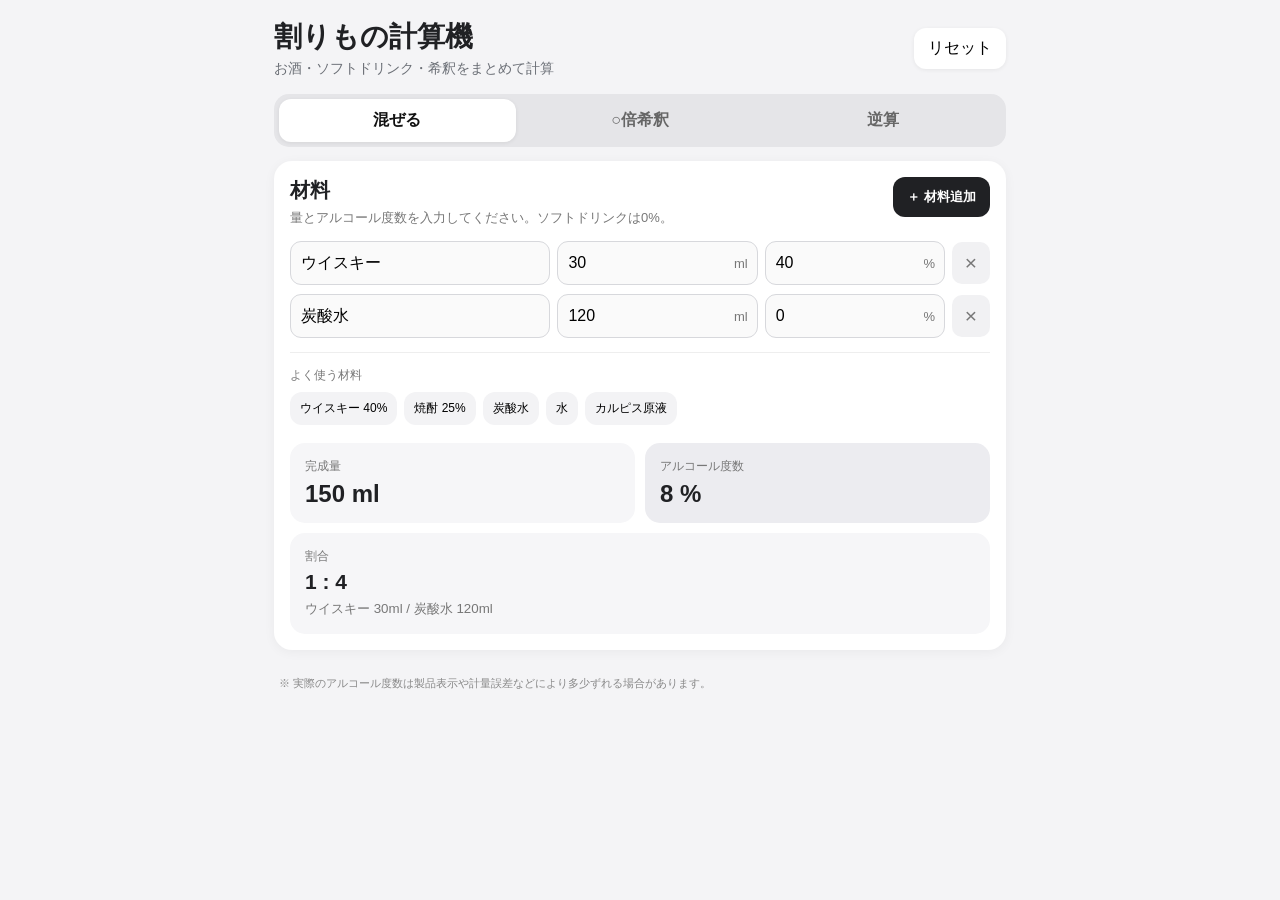
==== index.html @ bc459767 "Add files via upload" ====
<!doctype html>
<html lang="ja">
<head>
  <meta charset="utf-8" />
  <meta name="viewport" content="width=device-width, initial-scale=1, viewport-fit=cover" />
  <meta name="theme-color" content="#f4f4f6" />
  <title>割りもの計算機</title>
  <link rel="manifest" href="manifest.webmanifest">
  <link rel="stylesheet" href="style.css" />
</head>
<body>
  <main class="app">
    <header class="hero">
      <div>
        <h1>割りもの計算機</h1>
        <p>お酒・ソフトドリンク・希釈をまとめて計算</p>
      </div>
      <button id="resetBtn" class="ghost">リセット</button>
    </header>

    <section class="tabs" role="tablist">
      <button class="tab active" data-tab="mix">混ぜる</button>
      <button class="tab" data-tab="dilute">○倍希釈</button>
      <button class="tab" data-tab="reverse">逆算</button>
    </section>

    <section id="mix" class="panel active">
      <div class="section-head">
        <div>
          <h2>材料</h2>
          <p>量とアルコール度数を入力してください。ソフトドリンクは0%。</p>
        </div>
        <button id="addRowBtn" class="primary small">＋ 材料追加</button>
      </div>

      <div id="mixRows" class="rows"></div>

      <div class="quick-add">
        <span>よく使う材料</span>
        <div class="chips">
          <button data-name="ウイスキー" data-abv="40">ウイスキー 40%</button>
          <button data-name="焼酎" data-abv="25">焼酎 25%</button>
          <button data-name="炭酸水" data-abv="0">炭酸水</button>
          <button data-name="水" data-abv="0">水</button>
          <button data-name="カルピス原液" data-abv="0">カルピス原液</button>
        </div>
      </div>

      <div class="result-grid">
        <div class="result-card">
          <span>完成量</span>
          <strong id="mixTotal">0 ml</strong>
        </div>
        <div class="result-card accent">
          <span>アルコール度数</span>
          <strong id="mixAbv">0 %</strong>
        </div>
      </div>

      <div class="ratio-card">
        <span>割合</span>
        <strong id="mixRatio">—</strong>
        <small id="mixBreakdown">材料を入力すると表示されます</small>
      </div>
    </section>

    <section id="dilute" class="panel">
      <h2>○倍希釈</h2>
      <p class="muted">例：カルピス5倍なら、原液1に対して水・炭酸水4です。</p>

      <div class="form-grid">
        <label>
          完成量
          <div class="input-unit"><input id="diluteTotal" type="number" inputmode="decimal" min="0" step="1" value="500"><span>ml</span></div>
        </label>
        <label>
          希釈倍率
          <div class="input-unit"><input id="diluteFactor" type="number" inputmode="decimal" min="1" step="0.1" value="5"><span>倍</span></div>
        </label>
      </div>

      <div class="result-grid">
        <div class="result-card">
          <span>原液</span>
          <strong id="diluteBase">100 ml</strong>
        </div>
        <div class="result-card">
          <span>水・炭酸水など</span>
          <strong id="diluteMixer">400 ml</strong>
        </div>
      </div>
      <div class="ratio-card">
        <span>割合</span>
        <strong id="diluteRatio">1 : 4</strong>
      </div>
    </section>

    <section id="reverse" class="panel">
      <h2>完成後の濃度から逆算</h2>
      <p class="muted">例：40%のウイスキーで500ml・5%のハイボールを作る。</p>

      <div class="form-grid">
        <label>
          お酒の度数
          <div class="input-unit"><input id="reverseSourceAbv" type="number" inputmode="decimal" min="0" max="100" step="0.1" value="40"><span>%</span></div>
        </label>
        <label>
          目標の度数
          <div class="input-unit"><input id="reverseTargetAbv" type="number" inputmode="decimal" min="0" max="100" step="0.1" value="5"><span>%</span></div>
        </label>
        <label class="wide">
          完成量
          <div class="input-unit"><input id="reverseTotal" type="number" inputmode="decimal" min="0" step="1" value="500"><span>ml</span></div>
        </label>
      </div>

      <div id="reverseWarning" class="warning hidden"></div>

      <div class="result-grid">
        <div class="result-card accent">
          <span>お酒</span>
          <strong id="reverseSpirit">62.5 ml</strong>
        </div>
        <div class="result-card">
          <span>割り材</span>
          <strong id="reverseMixer">437.5 ml</strong>
        </div>
      </div>
      <div class="ratio-card">
        <span>割合</span>
        <strong id="reverseRatio">1 : 7</strong>
        <small>割り材はアルコール0%として計算</small>
      </div>
    </section>

    <footer>
      <p>※ 実際のアルコール度数は製品表示や計量誤差などにより多少ずれる場合があります。</p>
    </footer>
  </main>

  <template id="rowTemplate">
    <div class="mix-row">
      <input class="name" type="text" placeholder="材料名">
      <div class="input-unit">
        <input class="amount" type="number" inputmode="decimal" min="0" step="1" placeholder="量">
        <span>ml</span>
      </div>
      <div class="input-unit">
        <input class="abv" type="number" inputmode="decimal" min="0" max="100" step="0.1" placeholder="度数">
        <span>%</span>
      </div>
      <button class="delete" title="削除">×</button>
    </div>
  </template>

  <script src="app.js"></script>
</body>
</html>
---- style.css ----
*{box-sizing:border-box}
:root{
  font-family:-apple-system,BlinkMacSystemFont,"Segoe UI","Hiragino Sans","Yu Gothic UI",Meiryo,sans-serif;
  color:#202124;background:#f4f4f6;
}
body{margin:0;background:#f4f4f6}
button,input{font:inherit}
button{cursor:pointer}
.app{max-width:760px;margin:0 auto;padding:18px 14px 40px}
.hero{display:flex;align-items:center;justify-content:space-between;gap:12px;margin-bottom:16px}
.hero h1{font-size:28px;margin:0 0 4px}
.hero p{margin:0;color:#6b6f76;font-size:14px}
.ghost,.primary,.chips button,.tab{border:0;border-radius:12px}
.ghost{background:#fff;padding:10px 14px;box-shadow:0 1px 4px #00000010}
.tabs{display:grid;grid-template-columns:repeat(3,1fr);gap:6px;background:#e5e5e8;padding:5px;border-radius:15px;margin-bottom:14px}
.tab{padding:11px 8px;background:transparent;font-weight:700;color:#666}
.tab.active{background:#fff;color:#111;box-shadow:0 1px 4px #00000012}
.panel{display:none;background:#fff;border-radius:18px;padding:16px;box-shadow:0 2px 12px #0000000c}
.panel.active{display:block}
.panel h2{font-size:20px;margin:0 0 5px}
.muted,.section-head p{color:#777;font-size:13px;margin:0}
.section-head{display:flex;justify-content:space-between;gap:10px;align-items:flex-start;margin-bottom:14px}
.primary{background:#202124;color:#fff;padding:11px 14px;font-weight:700}
.primary.small{font-size:13px;white-space:nowrap}
.rows{display:grid;gap:9px}
.mix-row{display:grid;grid-template-columns:minmax(100px,1.3fr) minmax(92px,1fr) minmax(85px,.9fr) 38px;gap:7px;align-items:center}
input{width:100%;border:1px solid #d7d8dc;background:#fafafa;border-radius:11px;padding:12px 10px;outline:none}
input:focus{border-color:#8b8f98;background:#fff;box-shadow:0 0 0 3px #0000000a}
.input-unit{position:relative}
.input-unit input{padding-right:38px}
.input-unit span{position:absolute;right:10px;top:50%;transform:translateY(-50%);color:#777;font-size:13px;pointer-events:none}
.delete{border:0;background:#f1f1f3;border-radius:10px;height:42px;font-size:21px;color:#777}
.quick-add{margin-top:14px;padding-top:14px;border-top:1px solid #eee}
.quick-add>span{display:block;font-size:12px;color:#777;margin-bottom:8px}
.chips{display:flex;gap:7px;flex-wrap:wrap}
.chips button{background:#f3f3f5;padding:8px 10px;font-size:12px}
.result-grid{display:grid;grid-template-columns:1fr 1fr;gap:10px;margin-top:18px}
.result-card,.ratio-card{background:#f6f6f8;border-radius:15px;padding:15px}
.result-card span,.ratio-card span{display:block;color:#777;font-size:12px;margin-bottom:5px}
.result-card strong{font-size:24px}
.result-card.accent{background:#ececf0}
.ratio-card{margin-top:10px}
.ratio-card strong{display:block;font-size:21px}
.ratio-card small{display:block;color:#777;margin-top:5px;line-height:1.5}
.form-grid{display:grid;grid-template-columns:1fr 1fr;gap:12px;margin-top:16px}
.form-grid label{font-size:13px;font-weight:700}
.form-grid .input-unit{margin-top:6px}
.form-grid .wide{grid-column:1/-1}
.warning{background:#fff3cd;border:1px solid #ffe69c;color:#664d03;padding:11px;border-radius:10px;margin-top:12px;font-size:13px}
.hidden{display:none}
footer{font-size:11px;color:#888;line-height:1.6;padding:14px 5px}
@media(max-width:520px){
  .app{padding:12px 10px 30px}
  .hero h1{font-size:24px}
  .panel{padding:13px}
  .section-head{display:block}
  .section-head .primary{margin-top:10px;width:100%}
  .mix-row{grid-template-columns:1fr 1fr 38px}
  .mix-row .name{grid-column:1/-1}
  .result-card strong{font-size:21px}
}
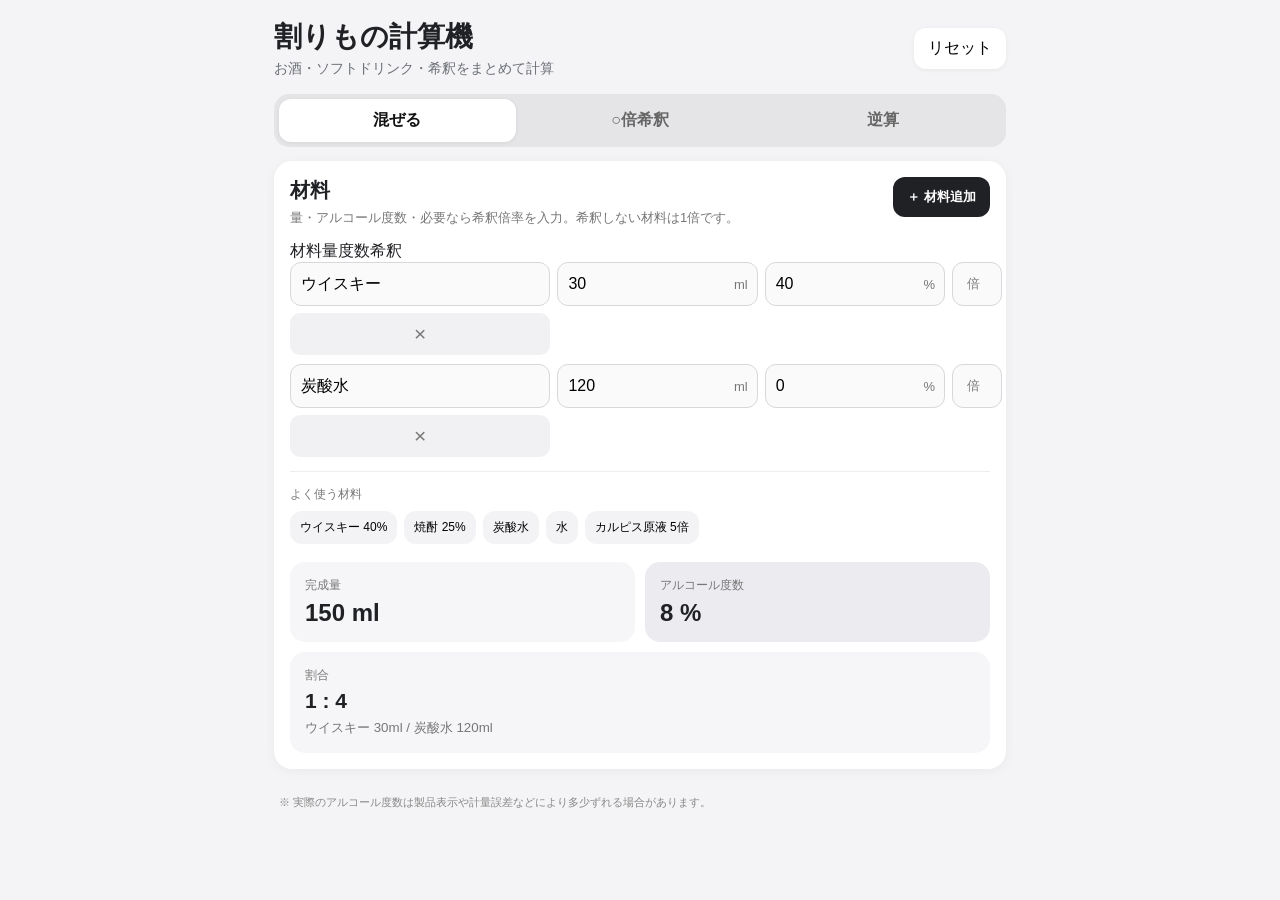
==== commit 79eb2140: "Add dilution support to mixed drink calculator" ====
--- a/index.html
+++ b/index.html
@@ -28,23 +28,28 @@
       <div class="section-head">
         <div>
           <h2>材料</h2>
-          <p>量とアルコール度数を入力してください。ソフトドリンクは0%。</p>
+          <p>量・アルコール度数・必要なら希釈倍率を入力。希釈しない材料は1倍です。</p>
         </div>
         <button id="addRowBtn" class="primary small">＋ 材料追加</button>
       </div>
 
+      <div class="mix-head">
+        <span>材料</span><span>量</span><span>度数</span><span>希釈</span><span></span>
+      </div>
       <div id="mixRows" class="rows"></div>
 
       <div class="quick-add">
         <span>よく使う材料</span>
         <div class="chips">
-          <button data-name="ウイスキー" data-abv="40">ウイスキー 40%</button>
-          <button data-name="焼酎" data-abv="25">焼酎 25%</button>
-          <button data-name="炭酸水" data-abv="0">炭酸水</button>
-          <button data-name="水" data-abv="0">水</button>
-          <button data-name="カルピス原液" data-abv="0">カルピス原液</button>
+          <button data-name="ウイスキー" data-abv="40" data-dilution="1">ウイスキー 40%</button>
+          <button data-name="焼酎" data-abv="25" data-dilution="1">焼酎 25%</button>
+          <button data-name="炭酸水" data-abv="0" data-dilution="1">炭酸水</button>
+          <button data-name="水" data-abv="0" data-dilution="1">水</button>
+          <button data-name="カルピス原液" data-abv="0" data-dilution="5">カルピス原液 5倍</button>
         </div>
       </div>
+
+      <div id="dilutionGuide" class="guide hidden"></div>
 
       <div class="result-grid">
         <div class="result-card">
@@ -66,7 +71,7 @@
 
     <section id="dilute" class="panel">
       <h2>○倍希釈</h2>
-      <p class="muted">例：カルピス5倍なら、原液1に対して水・炭酸水4です。</p>
+      <p class="muted">例：カルピス5倍なら、原液1に対して水・炭酸水など4です。</p>
 
       <div class="form-grid">
         <label>
@@ -149,6 +154,10 @@
         <input class="abv" type="number" inputmode="decimal" min="0" max="100" step="0.1" placeholder="度数">
         <span>%</span>
       </div>
+      <div class="input-unit dilution-unit">
+        <input class="dilution" type="number" inputmode="decimal" min="1" step="0.1" value="1" placeholder="1">
+        <span>倍</span>
+      </div>
       <button class="delete" title="削除">×</button>
     </div>
   </template>
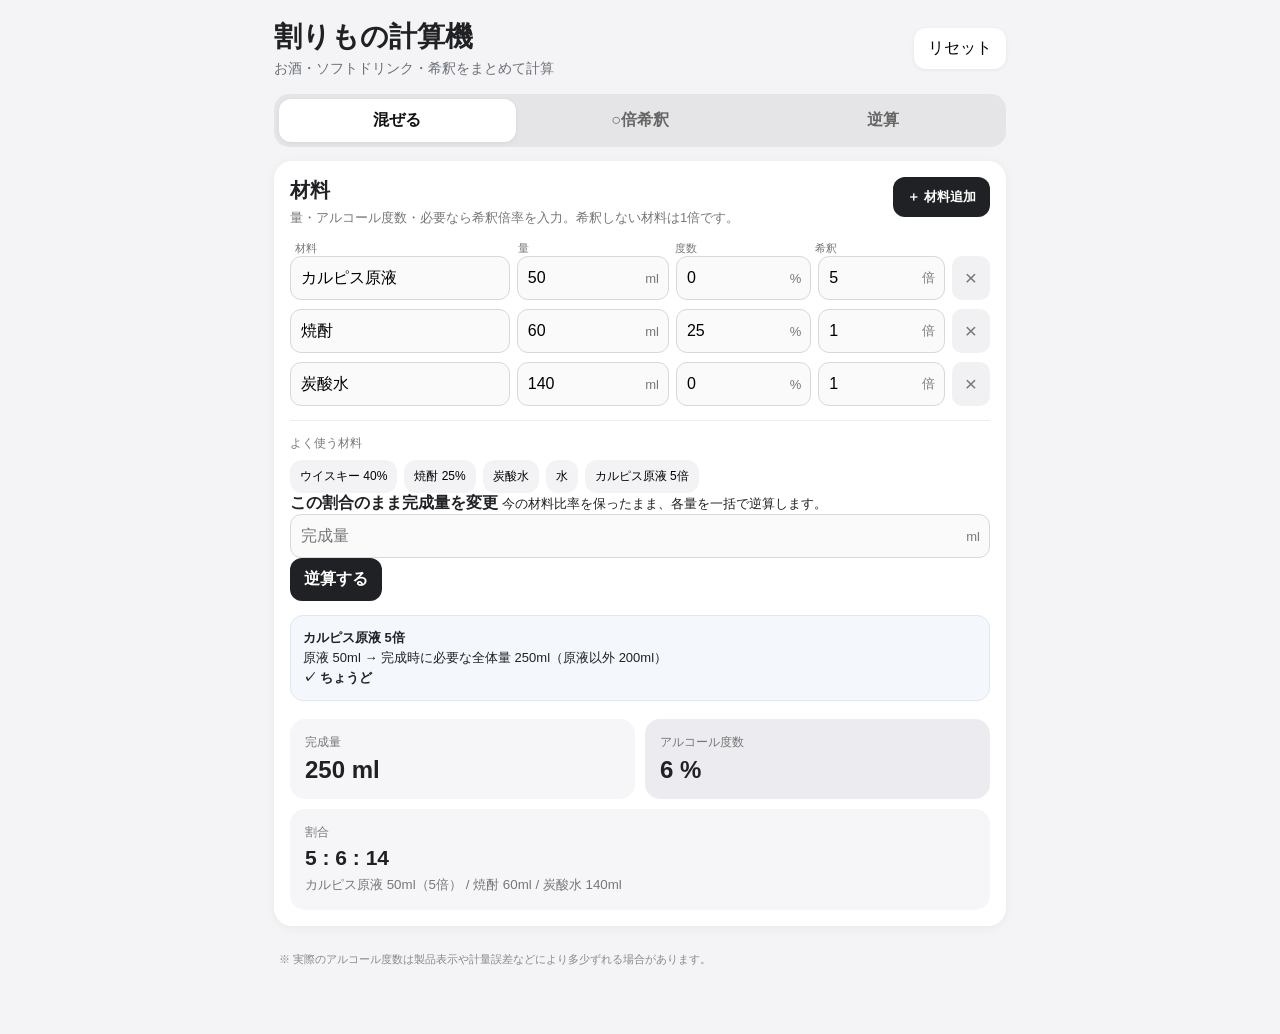
==== commit ce9ab090: "Add target total scaling to mix mode" ====
--- a/index.html
+++ b/index.html
@@ -47,6 +47,18 @@
           <button data-name="水" data-abv="0" data-dilution="1">水</button>
           <button data-name="カルピス原液" data-abv="0" data-dilution="5">カルピス原液 5倍</button>
         </div>
+      </div>
+
+      <div class="scale-box">
+        <div>
+          <strong>この割合のまま完成量を変更</strong>
+          <small>今の材料比率を保ったまま、各量を一括で逆算します。</small>
+        </div>
+        <div class="scale-controls">
+          <div class="input-unit"><input id="mixTargetTotal" type="number" inputmode="decimal" min="0" step="1" placeholder="完成量"><span>ml</span></div>
+          <button id="scaleMixBtn" class="primary">逆算する</button>
+        </div>
+        <div id="scaleWarning" class="warning hidden"></div>
       </div>
 
       <div id="dilutionGuide" class="guide hidden"></div>
--- a/style.css
+++ b/style.css
@@ -1,61 +1,18 @@
 *{box-sizing:border-box}
-:root{
-  font-family:-apple-system,BlinkMacSystemFont,"Segoe UI","Hiragino Sans","Yu Gothic UI",Meiryo,sans-serif;
-  color:#202124;background:#f4f4f6;
-}
+:root{font-family:-apple-system,BlinkMacSystemFont,"Segoe UI","Hiragino Sans","Yu Gothic UI",Meiryo,sans-serif;color:#202124;background:#f4f4f6}
 body{margin:0;background:#f4f4f6}
-button,input{font:inherit}
-button{cursor:pointer}
+button,input{font:inherit} button{cursor:pointer}
 .app{max-width:760px;margin:0 auto;padding:18px 14px 40px}
-.hero{display:flex;align-items:center;justify-content:space-between;gap:12px;margin-bottom:16px}
-.hero h1{font-size:28px;margin:0 0 4px}
-.hero p{margin:0;color:#6b6f76;font-size:14px}
-.ghost,.primary,.chips button,.tab{border:0;border-radius:12px}
-.ghost{background:#fff;padding:10px 14px;box-shadow:0 1px 4px #00000010}
-.tabs{display:grid;grid-template-columns:repeat(3,1fr);gap:6px;background:#e5e5e8;padding:5px;border-radius:15px;margin-bottom:14px}
-.tab{padding:11px 8px;background:transparent;font-weight:700;color:#666}
-.tab.active{background:#fff;color:#111;box-shadow:0 1px 4px #00000012}
-.panel{display:none;background:#fff;border-radius:18px;padding:16px;box-shadow:0 2px 12px #0000000c}
-.panel.active{display:block}
-.panel h2{font-size:20px;margin:0 0 5px}
-.muted,.section-head p{color:#777;font-size:13px;margin:0}
-.section-head{display:flex;justify-content:space-between;gap:10px;align-items:flex-start;margin-bottom:14px}
-.primary{background:#202124;color:#fff;padding:11px 14px;font-weight:700}
-.primary.small{font-size:13px;white-space:nowrap}
-.rows{display:grid;gap:9px}
-.mix-row{display:grid;grid-template-columns:minmax(100px,1.3fr) minmax(92px,1fr) minmax(85px,.9fr) 38px;gap:7px;align-items:center}
-input{width:100%;border:1px solid #d7d8dc;background:#fafafa;border-radius:11px;padding:12px 10px;outline:none}
-input:focus{border-color:#8b8f98;background:#fff;box-shadow:0 0 0 3px #0000000a}
-.input-unit{position:relative}
-.input-unit input{padding-right:38px}
-.input-unit span{position:absolute;right:10px;top:50%;transform:translateY(-50%);color:#777;font-size:13px;pointer-events:none}
-.delete{border:0;background:#f1f1f3;border-radius:10px;height:42px;font-size:21px;color:#777}
-.quick-add{margin-top:14px;padding-top:14px;border-top:1px solid #eee}
-.quick-add>span{display:block;font-size:12px;color:#777;margin-bottom:8px}
-.chips{display:flex;gap:7px;flex-wrap:wrap}
-.chips button{background:#f3f3f5;padding:8px 10px;font-size:12px}
-.result-grid{display:grid;grid-template-columns:1fr 1fr;gap:10px;margin-top:18px}
-.result-card,.ratio-card{background:#f6f6f8;border-radius:15px;padding:15px}
-.result-card span,.ratio-card span{display:block;color:#777;font-size:12px;margin-bottom:5px}
-.result-card strong{font-size:24px}
-.result-card.accent{background:#ececf0}
-.ratio-card{margin-top:10px}
-.ratio-card strong{display:block;font-size:21px}
-.ratio-card small{display:block;color:#777;margin-top:5px;line-height:1.5}
-.form-grid{display:grid;grid-template-columns:1fr 1fr;gap:12px;margin-top:16px}
-.form-grid label{font-size:13px;font-weight:700}
-.form-grid .input-unit{margin-top:6px}
-.form-grid .wide{grid-column:1/-1}
-.warning{background:#fff3cd;border:1px solid #ffe69c;color:#664d03;padding:11px;border-radius:10px;margin-top:12px;font-size:13px}
-.hidden{display:none}
-footer{font-size:11px;color:#888;line-height:1.6;padding:14px 5px}
-@media(max-width:520px){
-  .app{padding:12px 10px 30px}
-  .hero h1{font-size:24px}
-  .panel{padding:13px}
-  .section-head{display:block}
-  .section-head .primary{margin-top:10px;width:100%}
-  .mix-row{grid-template-columns:1fr 1fr 38px}
-  .mix-row .name{grid-column:1/-1}
-  .result-card strong{font-size:21px}
-}
+.hero{display:flex;align-items:center;justify-content:space-between;gap:12px;margin-bottom:16px}.hero h1{font-size:28px;margin:0 0 4px}.hero p{margin:0;color:#6b6f76;font-size:14px}
+.ghost,.primary,.chips button,.tab{border:0;border-radius:12px}.ghost{background:#fff;padding:10px 14px;box-shadow:0 1px 4px #00000010}
+.tabs{display:grid;grid-template-columns:repeat(3,1fr);gap:6px;background:#e5e5e8;padding:5px;border-radius:15px;margin-bottom:14px}.tab{padding:11px 8px;background:transparent;font-weight:700;color:#666}.tab.active{background:#fff;color:#111;box-shadow:0 1px 4px #00000012}
+.panel{display:none;background:#fff;border-radius:18px;padding:16px;box-shadow:0 2px 12px #0000000c}.panel.active{display:block}.panel h2{font-size:20px;margin:0 0 5px}.muted,.section-head p{color:#777;font-size:13px;margin:0}
+.section-head{display:flex;justify-content:space-between;gap:10px;align-items:flex-start;margin-bottom:14px}.primary{background:#202124;color:#fff;padding:11px 14px;font-weight:700}.primary.small{font-size:13px;white-space:nowrap}
+.rows{display:grid;gap:9px}.mix-head,.mix-row{display:grid;grid-template-columns:minmax(110px,1.3fr) minmax(80px,.9fr) minmax(75px,.8fr) minmax(72px,.75fr) 38px;gap:7px;align-items:center}.mix-head{font-size:11px;color:#777;padding:0 5px}
+input{width:100%;border:1px solid #d7d8dc;background:#fafafa;border-radius:11px;padding:12px 10px;outline:none;font-size:16px}input:focus{border-color:#8b8f98;background:#fff;box-shadow:0 0 0 3px #0000000a}
+.input-unit{position:relative}.input-unit input{padding-right:38px}.input-unit span{position:absolute;right:10px;top:50%;transform:translateY(-50%);color:#777;font-size:13px;pointer-events:none}.dilution-unit input{padding-right:30px}
+.delete{border:0;background:#f1f1f3;border-radius:10px;height:44px;font-size:21px;color:#777}.quick-add{margin-top:14px;padding-top:14px;border-top:1px solid #eee}.quick-add>span{display:block;font-size:12px;color:#777;margin-bottom:8px}.chips{display:flex;gap:7px;flex-wrap:wrap}.chips button{background:#f3f3f5;padding:8px 10px;font-size:12px}
+.guide{margin-top:14px;background:#f4f7fb;border:1px solid #dfe7f2;border-radius:13px;padding:12px;font-size:13px;line-height:1.55}.guide div+div{border-top:1px solid #dfe7f2;margin-top:9px;padding-top:9px}
+.result-grid{display:grid;grid-template-columns:1fr 1fr;gap:10px;margin-top:18px}.result-card,.ratio-card{background:#f6f6f8;border-radius:15px;padding:15px}.result-card span,.ratio-card span{display:block;color:#777;font-size:12px;margin-bottom:5px}.result-card strong{font-size:24px}.result-card.accent{background:#ececf0}.ratio-card{margin-top:10px}.ratio-card strong{display:block;font-size:21px}.ratio-card small{display:block;color:#777;margin-top:5px;line-height:1.5}
+.form-grid{display:grid;grid-template-columns:1fr 1fr;gap:12px;margin-top:16px}.form-grid label{font-size:13px;font-weight:700}.form-grid .input-unit{margin-top:6px}.form-grid .wide{grid-column:1/-1}.warning{background:#fff3cd;border:1px solid #ffe69c;color:#664d03;padding:11px;border-radius:10px;margin-top:12px;font-size:13px}.hidden{display:none}footer{font-size:11px;color:#888;line-height:1.6;padding:14px 5px}
+@media(max-width:520px){.app{padding:12px 10px 30px}.hero h1{font-size:24px}.panel{padding:13px}.section-head{display:block}.section-head .primary{margin-top:10px;width:100%}.mix-head{display:none}.mix-row{grid-template-columns:minmax(0,1fr) minmax(0,1fr) 38px}.mix-row .name{grid-column:1/-1}.mix-row .amount{grid-column:auto}.mix-row .dilution-unit{grid-column:1/2}.mix-row .delete{grid-column:3;grid-row:2/4;height:100%;min-height:44px}.result-card strong{font-size:21px}}
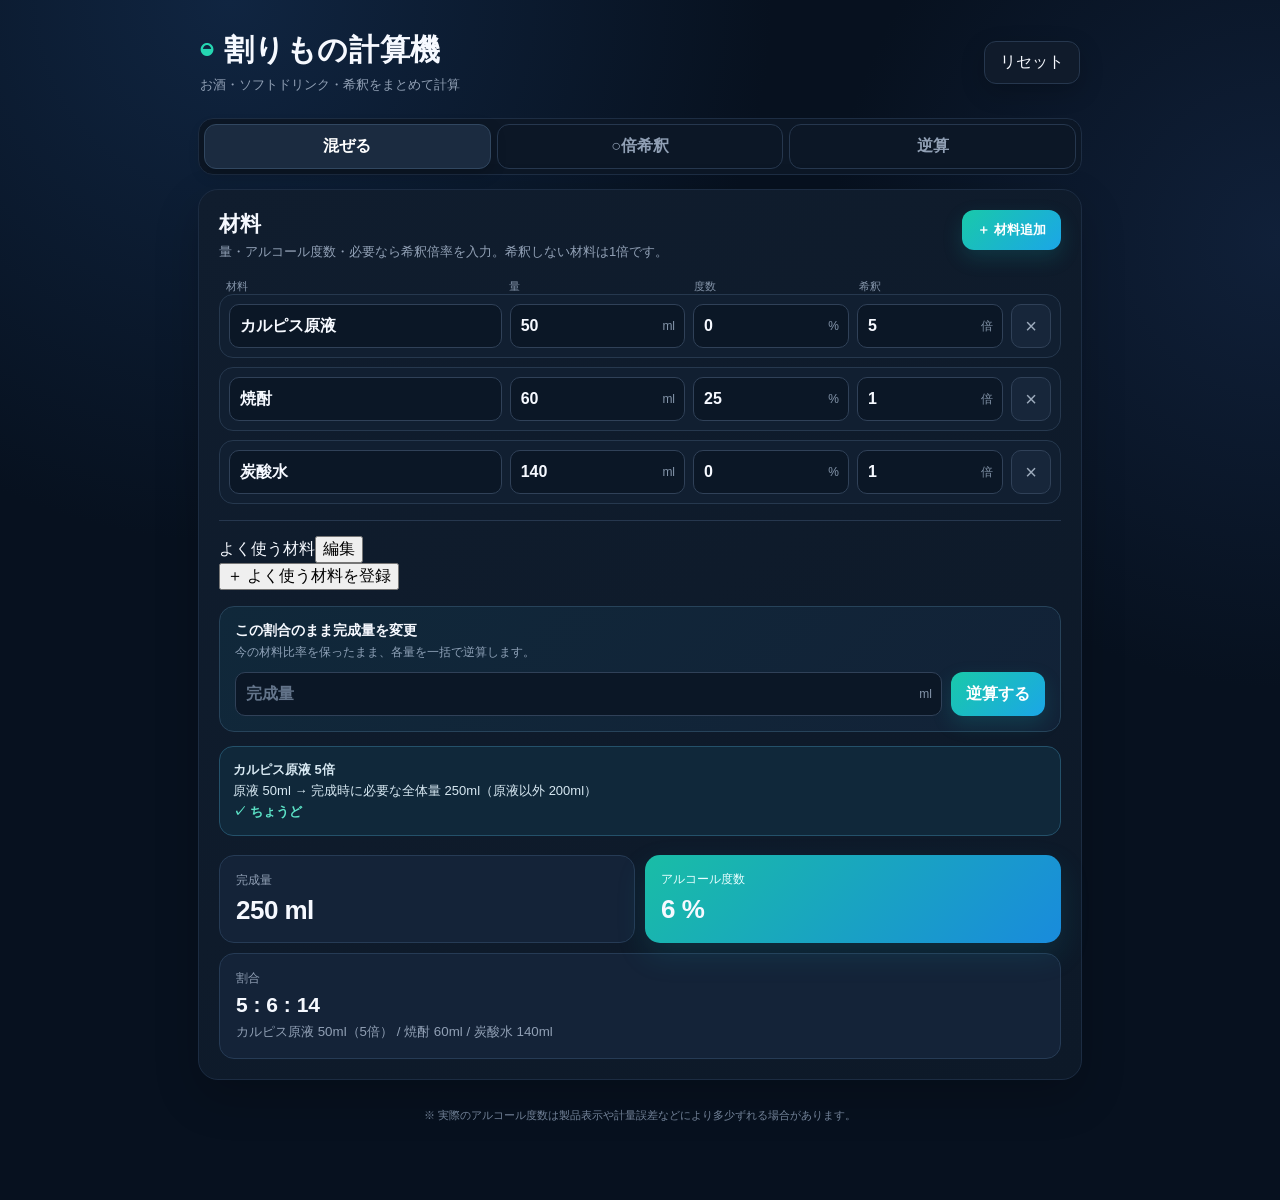
==== commit 55ba77bb: "Add favorite ingredient manager" ====
--- a/index.html
+++ b/index.html
@@ -3,7 +3,7 @@
 <head>
   <meta charset="utf-8" />
   <meta name="viewport" content="width=device-width, initial-scale=1, viewport-fit=cover" />
-  <meta name="theme-color" content="#f4f4f6" />
+  <meta name="theme-color" content="#07111f" />
   <title>割りもの計算機</title>
   <link rel="manifest" href="manifest.webmanifest">
   <link rel="stylesheet" href="style.css" />
@@ -11,10 +11,7 @@
 <body>
   <main class="app">
     <header class="hero">
-      <div>
-        <h1>割りもの計算機</h1>
-        <p>お酒・ソフトドリンク・希釈をまとめて計算</p>
-      </div>
+      <div><h1>割りもの計算機</h1><p>お酒・ソフトドリンク・希釈をまとめて計算</p></div>
       <button id="resetBtn" class="ghost">リセット</button>
     </header>
 
@@ -25,155 +22,63 @@
     </section>
 
     <section id="mix" class="panel active">
-      <div class="section-head">
-        <div>
-          <h2>材料</h2>
-          <p>量・アルコール度数・必要なら希釈倍率を入力。希釈しない材料は1倍です。</p>
-        </div>
-        <button id="addRowBtn" class="primary small">＋ 材料追加</button>
-      </div>
-
-      <div class="mix-head">
-        <span>材料</span><span>量</span><span>度数</span><span>希釈</span><span></span>
-      </div>
+      <div class="section-head"><div><h2>材料</h2><p>量・アルコール度数・必要なら希釈倍率を入力。希釈しない材料は1倍です。</p></div><button id="addRowBtn" class="primary small">＋ 材料追加</button></div>
+      <div class="mix-head"><span>材料</span><span>量</span><span>度数</span><span>希釈</span><span></span></div>
       <div id="mixRows" class="rows"></div>
 
       <div class="quick-add">
-        <span>よく使う材料</span>
-        <div class="chips">
-          <button data-name="ウイスキー" data-abv="40" data-dilution="1">ウイスキー 40%</button>
-          <button data-name="焼酎" data-abv="25" data-dilution="1">焼酎 25%</button>
-          <button data-name="炭酸水" data-abv="0" data-dilution="1">炭酸水</button>
-          <button data-name="水" data-abv="0" data-dilution="1">水</button>
-          <button data-name="カルピス原液" data-abv="0" data-dilution="5">カルピス原液 5倍</button>
-        </div>
+        <div class="quick-title"><span>よく使う材料</span><button id="manageFavoritesBtn" class="mini-btn">編集</button></div>
+        <div id="favoriteChips" class="chips"></div>
+        <button id="addFavoriteBtn" class="favorite-add">＋ よく使う材料を登録</button>
       </div>
 
-      <div class="scale-box">
-        <div>
-          <strong>この割合のまま完成量を変更</strong>
-          <small>今の材料比率を保ったまま、各量を一括で逆算します。</small>
-        </div>
-        <div class="scale-controls">
-          <div class="input-unit"><input id="mixTargetTotal" type="number" inputmode="decimal" min="0" step="1" placeholder="完成量"><span>ml</span></div>
-          <button id="scaleMixBtn" class="primary">逆算する</button>
-        </div>
-        <div id="scaleWarning" class="warning hidden"></div>
-      </div>
-
+      <div class="scale-box"><div><strong>この割合のまま完成量を変更</strong><small>今の材料比率を保ったまま、各量を一括で逆算します。</small></div><div class="scale-controls"><div class="input-unit"><input id="mixTargetTotal" type="number" inputmode="decimal" min="0" step="1" placeholder="完成量"><span>ml</span></div><button id="scaleMixBtn" class="primary">逆算する</button></div><div id="scaleWarning" class="warning hidden"></div></div>
       <div id="dilutionGuide" class="guide hidden"></div>
-
-      <div class="result-grid">
-        <div class="result-card">
-          <span>完成量</span>
-          <strong id="mixTotal">0 ml</strong>
-        </div>
-        <div class="result-card accent">
-          <span>アルコール度数</span>
-          <strong id="mixAbv">0 %</strong>
-        </div>
-      </div>
-
-      <div class="ratio-card">
-        <span>割合</span>
-        <strong id="mixRatio">—</strong>
-        <small id="mixBreakdown">材料を入力すると表示されます</small>
-      </div>
+      <div class="result-grid"><div class="result-card"><span>完成量</span><strong id="mixTotal">0 ml</strong></div><div class="result-card accent"><span>アルコール度数</span><strong id="mixAbv">0 %</strong></div></div>
+      <div class="ratio-card"><span>割合</span><strong id="mixRatio">—</strong><small id="mixBreakdown">材料を入力すると表示されます</small></div>
     </section>
 
     <section id="dilute" class="panel">
-      <h2>○倍希釈</h2>
-      <p class="muted">例：カルピス5倍なら、原液1に対して水・炭酸水など4です。</p>
-
-      <div class="form-grid">
-        <label>
-          完成量
-          <div class="input-unit"><input id="diluteTotal" type="number" inputmode="decimal" min="0" step="1" value="500"><span>ml</span></div>
-        </label>
-        <label>
-          希釈倍率
-          <div class="input-unit"><input id="diluteFactor" type="number" inputmode="decimal" min="1" step="0.1" value="5"><span>倍</span></div>
-        </label>
-      </div>
-
-      <div class="result-grid">
-        <div class="result-card">
-          <span>原液</span>
-          <strong id="diluteBase">100 ml</strong>
-        </div>
-        <div class="result-card">
-          <span>水・炭酸水など</span>
-          <strong id="diluteMixer">400 ml</strong>
-        </div>
-      </div>
-      <div class="ratio-card">
-        <span>割合</span>
-        <strong id="diluteRatio">1 : 4</strong>
-      </div>
+      <h2>○倍希釈</h2><p class="muted">例：カルピス5倍なら、原液1に対して水・炭酸水など4です。</p>
+      <div class="form-grid"><label>完成量<div class="input-unit"><input id="diluteTotal" type="number" inputmode="decimal" min="0" step="1" value="500"><span>ml</span></div></label><label>希釈倍率<div class="input-unit"><input id="diluteFactor" type="number" inputmode="decimal" min="1" step="0.1" value="5"><span>倍</span></div></label></div>
+      <div class="result-grid"><div class="result-card"><span>原液</span><strong id="diluteBase">100 ml</strong></div><div class="result-card"><span>水・炭酸水など</span><strong id="diluteMixer">400 ml</strong></div></div>
+      <div class="ratio-card"><span>割合</span><strong id="diluteRatio">1 : 4</strong></div>
     </section>
 
     <section id="reverse" class="panel">
-      <h2>完成後の濃度から逆算</h2>
-      <p class="muted">例：40%のウイスキーで500ml・5%のハイボールを作る。</p>
-
-      <div class="form-grid">
-        <label>
-          お酒の度数
-          <div class="input-unit"><input id="reverseSourceAbv" type="number" inputmode="decimal" min="0" max="100" step="0.1" value="40"><span>%</span></div>
-        </label>
-        <label>
-          目標の度数
-          <div class="input-unit"><input id="reverseTargetAbv" type="number" inputmode="decimal" min="0" max="100" step="0.1" value="5"><span>%</span></div>
-        </label>
-        <label class="wide">
-          完成量
-          <div class="input-unit"><input id="reverseTotal" type="number" inputmode="decimal" min="0" step="1" value="500"><span>ml</span></div>
-        </label>
-      </div>
-
+      <h2>完成後の濃度から逆算</h2><p class="muted">例：40%のウイスキーで500ml・5%のハイボールを作る。</p>
+      <div class="form-grid"><label>お酒の度数<div class="input-unit"><input id="reverseSourceAbv" type="number" inputmode="decimal" min="0" max="100" step="0.1" value="40"><span>%</span></div></label><label>目標の度数<div class="input-unit"><input id="reverseTargetAbv" type="number" inputmode="decimal" min="0" max="100" step="0.1" value="5"><span>%</span></div></label><label class="wide">完成量<div class="input-unit"><input id="reverseTotal" type="number" inputmode="decimal" min="0" step="1" value="500"><span>ml</span></div></label></div>
       <div id="reverseWarning" class="warning hidden"></div>
-
-      <div class="result-grid">
-        <div class="result-card accent">
-          <span>お酒</span>
-          <strong id="reverseSpirit">62.5 ml</strong>
-        </div>
-        <div class="result-card">
-          <span>割り材</span>
-          <strong id="reverseMixer">437.5 ml</strong>
-        </div>
-      </div>
-      <div class="ratio-card">
-        <span>割合</span>
-        <strong id="reverseRatio">1 : 7</strong>
-        <small>割り材はアルコール0%として計算</small>
-      </div>
+      <div class="result-grid"><div class="result-card accent"><span>お酒</span><strong id="reverseSpirit">62.5 ml</strong></div><div class="result-card"><span>割り材</span><strong id="reverseMixer">437.5 ml</strong></div></div>
+      <div class="ratio-card"><span>割合</span><strong id="reverseRatio">1 : 7</strong><small>割り材はアルコール0%として計算</small></div>
     </section>
 
-    <footer>
-      <p>※ 実際のアルコール度数は製品表示や計量誤差などにより多少ずれる場合があります。</p>
-    </footer>
+    <footer><p>※ 実際のアルコール度数は製品表示や計量誤差などにより多少ずれる場合があります。</p></footer>
   </main>
 
-  <template id="rowTemplate">
-    <div class="mix-row">
-      <input class="name" type="text" placeholder="材料名">
-      <div class="input-unit">
-        <input class="amount" type="number" inputmode="decimal" min="0" step="1" placeholder="量">
-        <span>ml</span>
+  <div id="favoriteModal" class="modal hidden" aria-hidden="true">
+    <div class="modal-card">
+      <div class="modal-head"><div><h3 id="favoriteModalTitle">よく使う材料を登録</h3><p>この端末に保存されます。</p></div><button id="closeFavoriteModal" class="icon-btn">×</button></div>
+      <div class="favorite-form">
+        <label>材料名<input id="favoriteName" type="text" placeholder="例：いいちこ"></label>
+        <label>アルコール度数<div class="input-unit"><input id="favoriteAbv" type="number" inputmode="decimal" min="0" max="100" step="0.1" value="0"><span>%</span></div></label>
+        <label>希釈倍率<div class="input-unit"><input id="favoriteDilution" type="number" inputmode="decimal" min="1" step="0.1" value="1"><span>倍</span></div></label>
       </div>
-      <div class="input-unit">
-        <input class="abv" type="number" inputmode="decimal" min="0" max="100" step="0.1" placeholder="度数">
-        <span>%</span>
-      </div>
-      <div class="input-unit dilution-unit">
-        <input class="dilution" type="number" inputmode="decimal" min="1" step="0.1" value="1" placeholder="1">
-        <span>倍</span>
-      </div>
-      <button class="delete" title="削除">×</button>
+      <input id="favoriteEditIndex" type="hidden" value="">
+      <div id="favoriteFormWarning" class="warning hidden"></div>
+      <button id="saveFavoriteBtn" class="primary full">保存</button>
     </div>
-  </template>
+  </div>
 
+  <div id="favoriteManager" class="modal hidden" aria-hidden="true">
+    <div class="modal-card manager-card">
+      <div class="modal-head"><div><h3>よく使う材料を編集</h3><p>登録内容はこの端末だけに保存されます。</p></div><button id="closeFavoriteManager" class="icon-btn">×</button></div>
+      <div id="favoriteManagerList" class="favorite-manager-list"></div>
+      <button id="managerAddBtn" class="favorite-add">＋ 新しく登録</button>
+    </div>
+  </div>
+
+  <template id="rowTemplate"><div class="mix-row"><input class="name" type="text" placeholder="材料名"><div class="input-unit"><input class="amount" type="number" inputmode="decimal" min="0" step="1" placeholder="量"><span>ml</span></div><div class="input-unit"><input class="abv" type="number" inputmode="decimal" min="0" max="100" step="0.1" placeholder="度数"><span>%</span></div><div class="input-unit dilution-unit"><input class="dilution" type="number" inputmode="decimal" min="1" step="0.1" value="1" placeholder="1"><span>倍</span></div><button class="delete" title="削除">×</button></div></template>
   <script src="app.js"></script>
 </body>
 </html>
--- a/style.css
+++ b/style.css
@@ -1,18 +1,13 @@
 *{box-sizing:border-box}
-:root{font-family:-apple-system,BlinkMacSystemFont,"Segoe UI","Hiragino Sans","Yu Gothic UI",Meiryo,sans-serif;color:#202124;background:#f4f4f6}
-body{margin:0;background:#f4f4f6}
-button,input{font:inherit} button{cursor:pointer}
-.app{max-width:760px;margin:0 auto;padding:18px 14px 40px}
-.hero{display:flex;align-items:center;justify-content:space-between;gap:12px;margin-bottom:16px}.hero h1{font-size:28px;margin:0 0 4px}.hero p{margin:0;color:#6b6f76;font-size:14px}
-.ghost,.primary,.chips button,.tab{border:0;border-radius:12px}.ghost{background:#fff;padding:10px 14px;box-shadow:0 1px 4px #00000010}
-.tabs{display:grid;grid-template-columns:repeat(3,1fr);gap:6px;background:#e5e5e8;padding:5px;border-radius:15px;margin-bottom:14px}.tab{padding:11px 8px;background:transparent;font-weight:700;color:#666}.tab.active{background:#fff;color:#111;box-shadow:0 1px 4px #00000012}
-.panel{display:none;background:#fff;border-radius:18px;padding:16px;box-shadow:0 2px 12px #0000000c}.panel.active{display:block}.panel h2{font-size:20px;margin:0 0 5px}.muted,.section-head p{color:#777;font-size:13px;margin:0}
-.section-head{display:flex;justify-content:space-between;gap:10px;align-items:flex-start;margin-bottom:14px}.primary{background:#202124;color:#fff;padding:11px 14px;font-weight:700}.primary.small{font-size:13px;white-space:nowrap}
-.rows{display:grid;gap:9px}.mix-head,.mix-row{display:grid;grid-template-columns:minmax(110px,1.3fr) minmax(80px,.9fr) minmax(75px,.8fr) minmax(72px,.75fr) 38px;gap:7px;align-items:center}.mix-head{font-size:11px;color:#777;padding:0 5px}
-input{width:100%;border:1px solid #d7d8dc;background:#fafafa;border-radius:11px;padding:12px 10px;outline:none;font-size:16px}input:focus{border-color:#8b8f98;background:#fff;box-shadow:0 0 0 3px #0000000a}
-.input-unit{position:relative}.input-unit input{padding-right:38px}.input-unit span{position:absolute;right:10px;top:50%;transform:translateY(-50%);color:#777;font-size:13px;pointer-events:none}.dilution-unit input{padding-right:30px}
-.delete{border:0;background:#f1f1f3;border-radius:10px;height:44px;font-size:21px;color:#777}.quick-add{margin-top:14px;padding-top:14px;border-top:1px solid #eee}.quick-add>span{display:block;font-size:12px;color:#777;margin-bottom:8px}.chips{display:flex;gap:7px;flex-wrap:wrap}.chips button{background:#f3f3f5;padding:8px 10px;font-size:12px}
-.guide{margin-top:14px;background:#f4f7fb;border:1px solid #dfe7f2;border-radius:13px;padding:12px;font-size:13px;line-height:1.55}.guide div+div{border-top:1px solid #dfe7f2;margin-top:9px;padding-top:9px}
-.result-grid{display:grid;grid-template-columns:1fr 1fr;gap:10px;margin-top:18px}.result-card,.ratio-card{background:#f6f6f8;border-radius:15px;padding:15px}.result-card span,.ratio-card span{display:block;color:#777;font-size:12px;margin-bottom:5px}.result-card strong{font-size:24px}.result-card.accent{background:#ececf0}.ratio-card{margin-top:10px}.ratio-card strong{display:block;font-size:21px}.ratio-card small{display:block;color:#777;margin-top:5px;line-height:1.5}
-.form-grid{display:grid;grid-template-columns:1fr 1fr;gap:12px;margin-top:16px}.form-grid label{font-size:13px;font-weight:700}.form-grid .input-unit{margin-top:6px}.form-grid .wide{grid-column:1/-1}.warning{background:#fff3cd;border:1px solid #ffe69c;color:#664d03;padding:11px;border-radius:10px;margin-top:12px;font-size:13px}.hidden{display:none}footer{font-size:11px;color:#888;line-height:1.6;padding:14px 5px}
-@media(max-width:520px){.app{padding:12px 10px 30px}.hero h1{font-size:24px}.panel{padding:13px}.section-head{display:block}.section-head .primary{margin-top:10px;width:100%}.mix-head{display:none}.mix-row{grid-template-columns:minmax(0,1fr) minmax(0,1fr) 38px}.mix-row .name{grid-column:1/-1}.mix-row .amount{grid-column:auto}.mix-row .dilution-unit{grid-column:1/2}.mix-row .delete{grid-column:3;grid-row:2/4;height:100%;min-height:44px}.result-card strong{font-size:21px}}
+:root{font-family:-apple-system,BlinkMacSystemFont,"Segoe UI","Hiragino Sans","Yu Gothic UI",Meiryo,sans-serif;color:#edf5ff;background:#07111f;--bg:#07111f;--panel:#101d2e;--panel2:#142338;--line:#26374e;--muted:#91a0b5;--mint:#25d6b2;--cyan:#29a9f3;--text:#f6f9ff}
+body{margin:0;min-height:100vh;background:radial-gradient(circle at 18% 0%,#102541 0,transparent 34%),radial-gradient(circle at 100% 20%,#102039 0,transparent 28%),var(--bg);color:var(--text)}
+button,input{font:inherit}button{cursor:pointer}.app{max-width:920px;margin:0 auto;padding:26px 18px 48px}.hero{display:flex;align-items:center;justify-content:space-between;gap:14px;margin-bottom:20px;padding:4px 2px}.hero h1{font-size:30px;letter-spacing:.02em;margin:0 0 5px}.hero h1:before{content:"◒";display:inline-grid;place-items:center;margin-right:10px;color:var(--mint);font-size:26px}.hero p{margin:0;color:var(--muted);font-size:13px}
+.ghost,.primary,.chips button,.tab{border:1px solid var(--line);border-radius:12px;color:var(--text)}.ghost{background:#101b2b;padding:10px 15px;box-shadow:0 8px 24px #0003}.ghost:hover{border-color:#52677f}.tabs{display:grid;grid-template-columns:repeat(3,1fr);gap:6px;background:#0c1726;padding:5px;border:1px solid #1d2d43;border-radius:15px;margin-bottom:14px}.tab{padding:11px 8px;background:transparent;font-weight:700;color:#91a0b5}.tab.active{background:#1b2b40;color:#fff;border-color:#314760;box-shadow:0 5px 16px #0003}
+.panel{display:none;background:linear-gradient(145deg,#101d2e,#0d1928);border:1px solid #1c2c42;border-radius:20px;padding:20px;box-shadow:0 18px 45px #0003}.panel.active{display:block}.panel h2{font-size:21px;margin:0 0 5px}.muted,.section-head p{color:var(--muted);font-size:13px;margin:0}.section-head{display:flex;justify-content:space-between;gap:12px;align-items:flex-start;margin-bottom:18px}.primary{background:linear-gradient(135deg,#19c9aa,#1ba6e7);border:0;color:#fff;padding:11px 15px;font-weight:800;box-shadow:0 8px 20px #10bdb52b}.primary.small{font-size:13px;white-space:nowrap}
+.rows{display:grid;gap:9px}.mix-head,.mix-row{display:grid;grid-template-columns:minmax(120px,1.4fr) minmax(80px,.9fr) minmax(75px,.8fr) minmax(72px,.75fr) 40px;gap:8px;align-items:center}.mix-head{font-size:11px;color:#8494a9;padding:0 7px}.mix-row{padding:9px;background:#111f31;border:1px solid #26384e;border-radius:14px;transition:.15s}.mix-row:focus-within{border-color:#3c7894;box-shadow:0 0 0 3px #22c8b511}
+input{width:100%;border:1px solid #304158;background:#0b1726;color:#f6f9ff;border-radius:10px;padding:12px 10px;outline:none;font-size:16px;font-weight:650}input::placeholder{color:#63748a}input:focus{border-color:#25c7b1;background:#0d1b2c;box-shadow:0 0 0 3px #25d6b217}.input-unit{position:relative}.input-unit input{padding-right:38px}.input-unit span{position:absolute;right:10px;top:50%;transform:translateY(-50%);color:#8495aa;font-size:12px;pointer-events:none}.dilution-unit input{padding-right:30px}.delete{border:1px solid #304158;background:#17263a;color:#9eacbd;border-radius:10px;height:44px;font-size:20px}.delete:hover{color:#fff;border-color:#65778c}
+.quick-add{margin-top:16px;padding-top:15px;border-top:1px solid #26374e}.quick-add>span{display:block;font-size:12px;color:#8494a9;margin-bottom:9px}.chips{display:flex;gap:7px;flex-wrap:wrap}.chips button{background:#15253a;padding:8px 11px;font-size:12px;color:#c8d4e4}.chips button:hover{border-color:#25c7b1;color:#fff}
+.scale-box{margin-top:16px;padding:15px;background:linear-gradient(135deg,#10283a,#122237);border:1px solid #27435a;border-radius:15px}.scale-box>div:first-child strong{display:block;font-size:14px}.scale-box small{display:block;color:#8ea1b7;font-size:12px;margin-top:4px}.scale-controls{display:grid;grid-template-columns:1fr auto;gap:9px;margin-top:11px}.scale-controls .primary{white-space:nowrap}.guide{margin-top:14px;background:#10283a;border:1px solid #24516a;border-radius:14px;padding:13px;font-size:13px;line-height:1.6;color:#d7e8f2}.guide b{color:#5ce2c6}.guide div+div{border-top:1px solid #244057;margin-top:9px;padding-top:9px}
+.result-grid{display:grid;grid-template-columns:1fr 1fr;gap:10px;margin-top:19px}.result-card,.ratio-card{background:#142338;border:1px solid #263b55;border-radius:15px;padding:16px}.result-card span,.ratio-card span{display:block;color:#91a0b5;font-size:12px;margin-bottom:6px}.result-card strong{font-size:26px;letter-spacing:-.02em}.result-card.accent{background:linear-gradient(135deg,#19bda6,#198bdc);border:0;box-shadow:0 12px 30px #159fb126}.result-card.accent span{color:#e9ffff}.ratio-card{margin-top:10px}.ratio-card strong{display:block;font-size:21px}.ratio-card small{display:block;color:#91a0b5;margin-top:5px;line-height:1.5}
+.form-grid{display:grid;grid-template-columns:1fr 1fr;gap:12px;margin-top:17px}.form-grid label{font-size:13px;font-weight:700;color:#cbd6e4}.form-grid .input-unit{margin-top:6px}.form-grid .wide{grid-column:1/-1}.warning{background:#3c3218;border:1px solid #7b6422;color:#ffe49a;padding:11px;border-radius:10px;margin-top:12px;font-size:13px}.hidden{display:none}footer{font-size:11px;color:#738399;line-height:1.6;padding:16px 5px;text-align:center}
+@media(max-width:520px){.app{padding:14px 10px 30px}.hero{align-items:flex-start}.hero h1{font-size:23px}.hero h1:before{font-size:21px;margin-right:7px}.hero p{font-size:11px}.ghost{padding:9px 11px;font-size:12px}.panel{padding:14px;border-radius:17px}.section-head{display:block}.section-head .primary{margin-top:11px;width:100%}.mix-head{display:none}.mix-row{grid-template-columns:minmax(0,1fr) minmax(0,1fr) 38px;padding:8px}.mix-row .name{grid-column:1/-1}.mix-row .amount{grid-column:auto}.mix-row .dilution-unit{grid-column:1/2}.mix-row .delete{grid-column:3;grid-row:2/4;height:100%;min-height:44px}.scale-controls{grid-template-columns:1fr}.scale-controls .primary{width:100%}.result-card strong{font-size:22px}.tabs{position:sticky;top:6px;z-index:5;box-shadow:0 8px 20px #0005}}
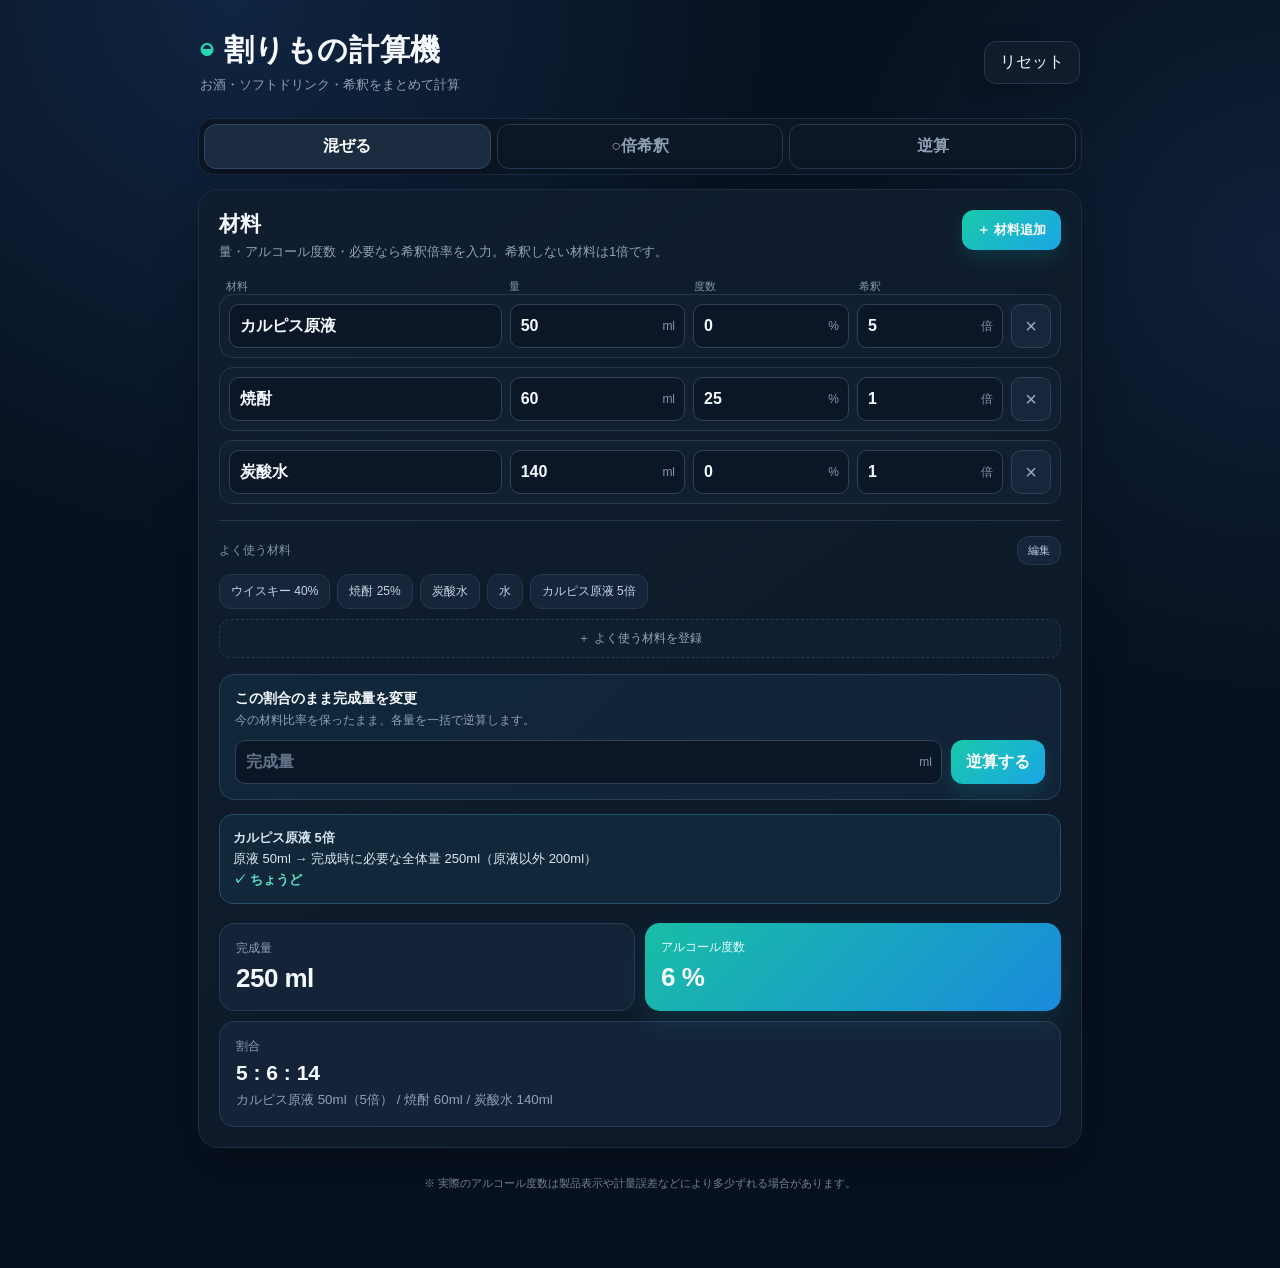
==== commit a546e395: "Apply user UI refinements" ====
--- a/index.html
+++ b/index.html
@@ -41,6 +41,7 @@
     <section id="dilute" class="panel">
       <h2>○倍希釈</h2><p class="muted">例：カルピス5倍なら、原液1に対して水・炭酸水など4です。</p>
       <div class="form-grid"><label>完成量<div class="input-unit"><input id="diluteTotal" type="number" inputmode="decimal" min="0" step="1" value="500"><span>ml</span></div></label><label>希釈倍率<div class="input-unit"><input id="diluteFactor" type="number" inputmode="decimal" min="1" step="0.1" value="5"><span>倍</span></div></label></div>
+      <div id="diluteWarning" class="warning hidden"></div>
       <div class="result-grid"><div class="result-card"><span>原液</span><strong id="diluteBase">100 ml</strong></div><div class="result-card"><span>水・炭酸水など</span><strong id="diluteMixer">400 ml</strong></div></div>
       <div class="ratio-card"><span>割合</span><strong id="diluteRatio">1 : 4</strong></div>
     </section>
--- a/style.css
+++ b/style.css
@@ -2,12 +2,13 @@
 :root{font-family:-apple-system,BlinkMacSystemFont,"Segoe UI","Hiragino Sans","Yu Gothic UI",Meiryo,sans-serif;color:#edf5ff;background:#07111f;--bg:#07111f;--panel:#101d2e;--panel2:#142338;--line:#26374e;--muted:#91a0b5;--mint:#25d6b2;--cyan:#29a9f3;--text:#f6f9ff}
 body{margin:0;min-height:100vh;background:radial-gradient(circle at 18% 0%,#102541 0,transparent 34%),radial-gradient(circle at 100% 20%,#102039 0,transparent 28%),var(--bg);color:var(--text)}
 button,input{font:inherit}button{cursor:pointer}.app{max-width:920px;margin:0 auto;padding:26px 18px 48px}.hero{display:flex;align-items:center;justify-content:space-between;gap:14px;margin-bottom:20px;padding:4px 2px}.hero h1{font-size:30px;letter-spacing:.02em;margin:0 0 5px}.hero h1:before{content:"◒";display:inline-grid;place-items:center;margin-right:10px;color:var(--mint);font-size:26px}.hero p{margin:0;color:var(--muted);font-size:13px}
-.ghost,.primary,.chips button,.tab{border:1px solid var(--line);border-radius:12px;color:var(--text)}.ghost{background:#101b2b;padding:10px 15px;box-shadow:0 8px 24px #0003}.ghost:hover{border-color:#52677f}.tabs{display:grid;grid-template-columns:repeat(3,1fr);gap:6px;background:#0c1726;padding:5px;border:1px solid #1d2d43;border-radius:15px;margin-bottom:14px}.tab{padding:11px 8px;background:transparent;font-weight:700;color:#91a0b5}.tab.active{background:#1b2b40;color:#fff;border-color:#314760;box-shadow:0 5px 16px #0003}
-.panel{display:none;background:linear-gradient(145deg,#101d2e,#0d1928);border:1px solid #1c2c42;border-radius:20px;padding:20px;box-shadow:0 18px 45px #0003}.panel.active{display:block}.panel h2{font-size:21px;margin:0 0 5px}.muted,.section-head p{color:var(--muted);font-size:13px;margin:0}.section-head{display:flex;justify-content:space-between;gap:12px;align-items:flex-start;margin-bottom:18px}.primary{background:linear-gradient(135deg,#19c9aa,#1ba6e7);border:0;color:#fff;padding:11px 15px;font-weight:800;box-shadow:0 8px 20px #10bdb52b}.primary.small{font-size:13px;white-space:nowrap}
+.ghost,.primary,.chips button,.tab,.mini-btn,.favorite-add,.icon-btn,.manager-actions button{border:1px solid var(--line);border-radius:12px;color:var(--text)}.ghost{background:#101b2b;padding:10px 15px;box-shadow:0 8px 24px #0003}.ghost:hover{border-color:#52677f}.tabs{display:grid;grid-template-columns:repeat(3,1fr);gap:6px;background:#0c1726;padding:5px;border:1px solid #1d2d43;border-radius:15px;margin-bottom:14px}.tab{padding:11px 8px;background:transparent;font-weight:700;color:#91a0b5}.tab.active{background:#1b2b40;color:#fff;border-color:#314760;box-shadow:0 5px 16px #0003}
+.panel{display:none;background:linear-gradient(145deg,#101d2e,#0d1928);border:1px solid #1c2c42;border-radius:20px;padding:20px;box-shadow:0 18px 45px #0003}.panel.active{display:block}.panel h2{font-size:21px;margin:0 0 5px}.muted,.section-head p{color:var(--muted);font-size:13px;margin:0}.section-head{display:flex;justify-content:space-between;gap:12px;align-items:flex-start;margin-bottom:18px}.primary{background:linear-gradient(135deg,#19c9aa,#1ba6e7);border:0;color:#fff;padding:11px 15px;font-weight:800;box-shadow:0 8px 20px #10bdb52b}.primary.small{font-size:13px;white-space:nowrap}.primary.full{width:100%;margin-top:14px}
 .rows{display:grid;gap:9px}.mix-head,.mix-row{display:grid;grid-template-columns:minmax(120px,1.4fr) minmax(80px,.9fr) minmax(75px,.8fr) minmax(72px,.75fr) 40px;gap:8px;align-items:center}.mix-head{font-size:11px;color:#8494a9;padding:0 7px}.mix-row{padding:9px;background:#111f31;border:1px solid #26384e;border-radius:14px;transition:.15s}.mix-row:focus-within{border-color:#3c7894;box-shadow:0 0 0 3px #22c8b511}
 input{width:100%;border:1px solid #304158;background:#0b1726;color:#f6f9ff;border-radius:10px;padding:12px 10px;outline:none;font-size:16px;font-weight:650}input::placeholder{color:#63748a}input:focus{border-color:#25c7b1;background:#0d1b2c;box-shadow:0 0 0 3px #25d6b217}.input-unit{position:relative}.input-unit input{padding-right:38px}.input-unit span{position:absolute;right:10px;top:50%;transform:translateY(-50%);color:#8495aa;font-size:12px;pointer-events:none}.dilution-unit input{padding-right:30px}.delete{border:1px solid #304158;background:#17263a;color:#9eacbd;border-radius:10px;height:44px;font-size:20px}.delete:hover{color:#fff;border-color:#65778c}
-.quick-add{margin-top:16px;padding-top:15px;border-top:1px solid #26374e}.quick-add>span{display:block;font-size:12px;color:#8494a9;margin-bottom:9px}.chips{display:flex;gap:7px;flex-wrap:wrap}.chips button{background:#15253a;padding:8px 11px;font-size:12px;color:#c8d4e4}.chips button:hover{border-color:#25c7b1;color:#fff}
+.quick-add{margin-top:16px;padding-top:15px;border-top:1px solid #26374e}.quick-title{display:flex;align-items:center;justify-content:space-between;gap:10px;margin-bottom:9px}.quick-title>span{font-size:12px;color:#8494a9}.mini-btn{background:#15253a;padding:6px 10px;font-size:11px;color:#b8c7d9}.chips{display:flex;gap:7px;flex-wrap:wrap}.chips button{background:#15253a;padding:8px 11px;font-size:12px;color:#c8d4e4}.chips button:hover{border-color:#25c7b1;color:#fff}.favorite-add{width:100%;margin-top:10px;background:#0f1e30;border-style:dashed;padding:10px;color:#96a8bc;font-size:12px}.favorite-add:hover{border-color:#25c7b1;color:#fff}
 .scale-box{margin-top:16px;padding:15px;background:linear-gradient(135deg,#10283a,#122237);border:1px solid #27435a;border-radius:15px}.scale-box>div:first-child strong{display:block;font-size:14px}.scale-box small{display:block;color:#8ea1b7;font-size:12px;margin-top:4px}.scale-controls{display:grid;grid-template-columns:1fr auto;gap:9px;margin-top:11px}.scale-controls .primary{white-space:nowrap}.guide{margin-top:14px;background:#10283a;border:1px solid #24516a;border-radius:14px;padding:13px;font-size:13px;line-height:1.6;color:#d7e8f2}.guide b{color:#5ce2c6}.guide div+div{border-top:1px solid #244057;margin-top:9px;padding-top:9px}
 .result-grid{display:grid;grid-template-columns:1fr 1fr;gap:10px;margin-top:19px}.result-card,.ratio-card{background:#142338;border:1px solid #263b55;border-radius:15px;padding:16px}.result-card span,.ratio-card span{display:block;color:#91a0b5;font-size:12px;margin-bottom:6px}.result-card strong{font-size:26px;letter-spacing:-.02em}.result-card.accent{background:linear-gradient(135deg,#19bda6,#198bdc);border:0;box-shadow:0 12px 30px #159fb126}.result-card.accent span{color:#e9ffff}.ratio-card{margin-top:10px}.ratio-card strong{display:block;font-size:21px}.ratio-card small{display:block;color:#91a0b5;margin-top:5px;line-height:1.5}
-.form-grid{display:grid;grid-template-columns:1fr 1fr;gap:12px;margin-top:17px}.form-grid label{font-size:13px;font-weight:700;color:#cbd6e4}.form-grid .input-unit{margin-top:6px}.form-grid .wide{grid-column:1/-1}.warning{background:#3c3218;border:1px solid #7b6422;color:#ffe49a;padding:11px;border-radius:10px;margin-top:12px;font-size:13px}.hidden{display:none}footer{font-size:11px;color:#738399;line-height:1.6;padding:16px 5px;text-align:center}
-@media(max-width:520px){.app{padding:14px 10px 30px}.hero{align-items:flex-start}.hero h1{font-size:23px}.hero h1:before{font-size:21px;margin-right:7px}.hero p{font-size:11px}.ghost{padding:9px 11px;font-size:12px}.panel{padding:14px;border-radius:17px}.section-head{display:block}.section-head .primary{margin-top:11px;width:100%}.mix-head{display:none}.mix-row{grid-template-columns:minmax(0,1fr) minmax(0,1fr) 38px;padding:8px}.mix-row .name{grid-column:1/-1}.mix-row .amount{grid-column:auto}.mix-row .dilution-unit{grid-column:1/2}.mix-row .delete{grid-column:3;grid-row:2/4;height:100%;min-height:44px}.scale-controls{grid-template-columns:1fr}.scale-controls .primary{width:100%}.result-card strong{font-size:22px}.tabs{position:sticky;top:6px;z-index:5;box-shadow:0 8px 20px #0005}}
+.form-grid{display:grid;grid-template-columns:1fr 1fr;gap:12px;margin-top:17px}.form-grid label,.favorite-form label{font-size:13px;font-weight:700;color:#cbd6e4}.form-grid .input-unit,.favorite-form .input-unit{margin-top:6px}.form-grid .wide{grid-column:1/-1}.warning{background:#3c3218;border:1px solid #7b6422;color:#ffe49a;padding:11px;border-radius:10px;margin-top:12px;font-size:13px}.hidden{display:none!important}footer{font-size:11px;color:#738399;line-height:1.6;padding:16px 5px;text-align:center}
+.modal{position:fixed;inset:0;z-index:50;background:#020712cc;backdrop-filter:blur(8px);display:grid;place-items:center;padding:18px}.modal-card{width:min(460px,100%);max-height:86vh;overflow:auto;background:linear-gradient(145deg,#122136,#0c1726);border:1px solid #2b405b;border-radius:20px;padding:18px;box-shadow:0 30px 80px #0009}.modal-head{display:flex;align-items:flex-start;justify-content:space-between;gap:12px;margin-bottom:16px}.modal-head h3{margin:0 0 4px;font-size:18px}.modal-head p{margin:0;color:#8da0b6;font-size:12px}.icon-btn{width:38px;height:38px;background:#17263a;color:#a9b7c8;font-size:20px}.favorite-form{display:grid;gap:12px}.favorite-form label>input{margin-top:6px}.favorite-manager-list{display:grid;gap:8px}.favorite-manager-row{display:flex;align-items:center;justify-content:space-between;gap:10px;padding:12px;background:#101f32;border:1px solid #283b54;border-radius:13px}.favorite-manager-row strong{display:block;font-size:14px}.favorite-manager-row small{display:block;color:#8da0b6;margin-top:3px}.manager-actions{display:flex;gap:6px}.manager-actions button{background:#17283e;padding:7px 9px;font-size:11px}.manager-actions .delete-fav{color:#ffb6b6;border-color:#5e3744}
+@media(max-width:520px){.app{padding:14px 10px 30px}.hero{align-items:flex-start}.hero h1{font-size:23px}.hero h1:before{font-size:21px;margin-right:7px}.hero p{font-size:11px}.ghost{padding:9px 11px;font-size:12px}.panel{padding:14px;border-radius:17px}.section-head{display:block}.section-head .primary{margin-top:11px;width:100%}.mix-head{display:none}.mix-row{grid-template-columns:minmax(0,1fr) minmax(0,1fr) 38px;padding:8px}.mix-row .name{grid-column:1/-1}.mix-row .amount{grid-column:auto}.mix-row .dilution-unit{grid-column:1/2}.mix-row .delete{grid-column:3;grid-row:2/4;height:100%;min-height:44px}.scale-controls{grid-template-columns:1fr}.scale-controls .primary{width:100%}.result-card strong{font-size:22px}.tabs{position:sticky;top:6px;z-index:5;box-shadow:0 8px 20px #0005}.modal{padding:10px}.modal-card{border-radius:16px;padding:15px}.favorite-manager-row{align-items:flex-start;flex-direction:column}.manager-actions{width:100%}.manager-actions button{flex:1}}
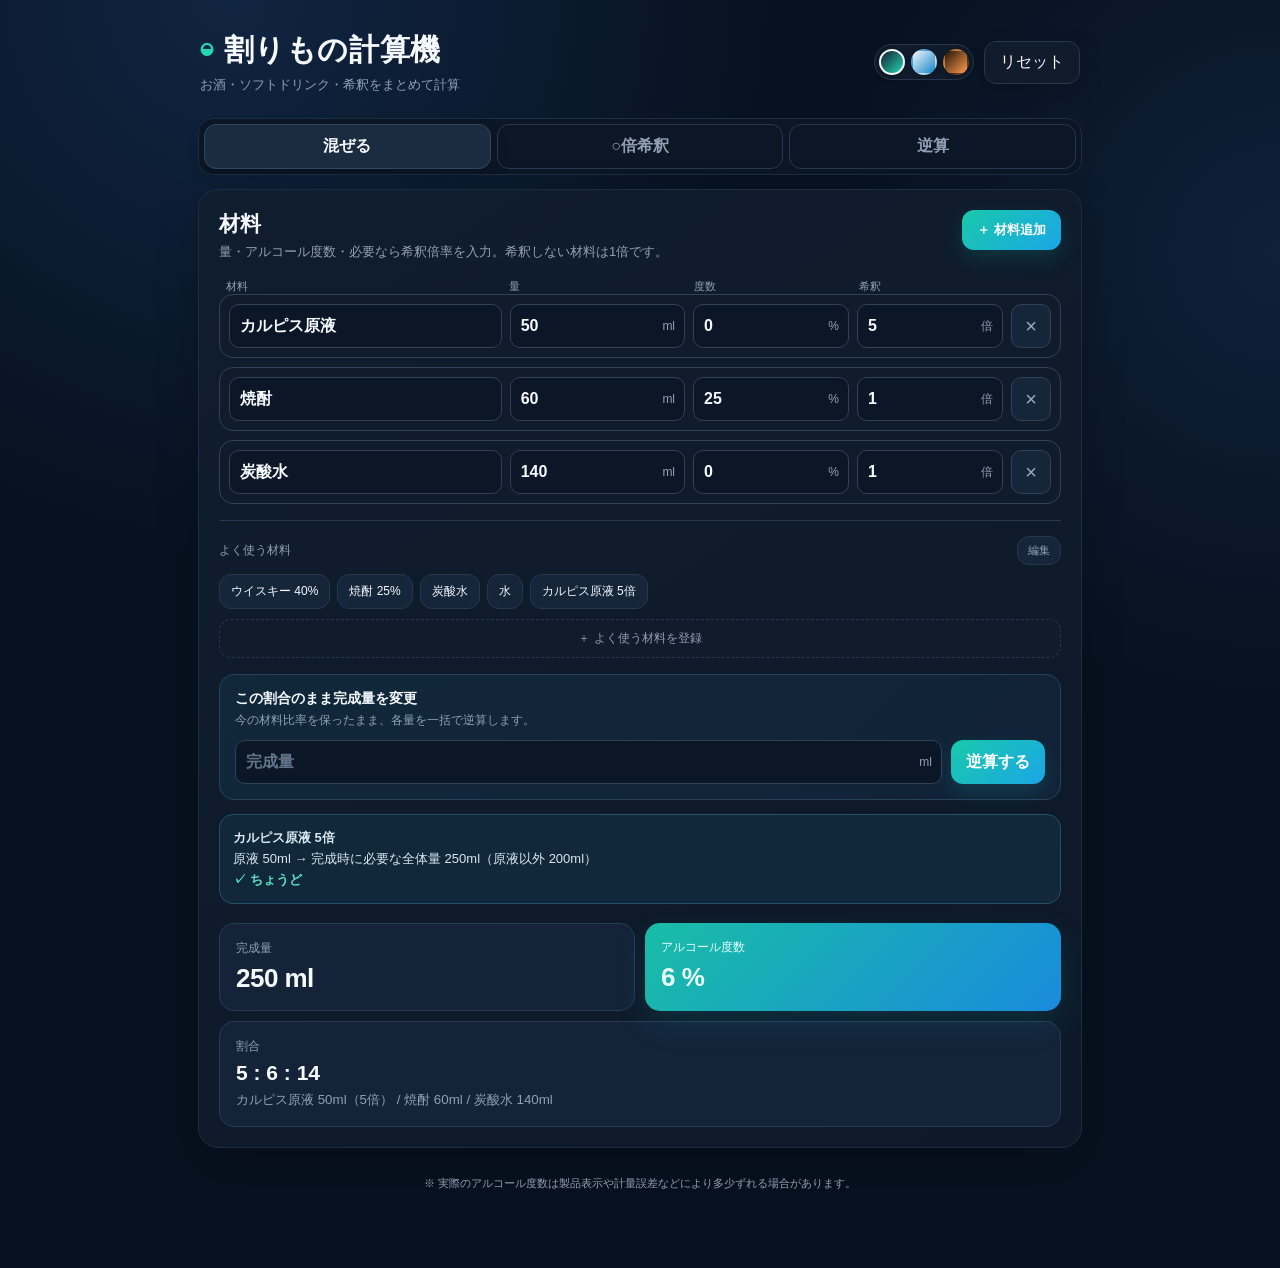
==== commit 1d19228e: "Add 3 theme presets (dark/light/amber) with a switcher Lets users pick a visual style and persists t" ====
--- a/index.html
+++ b/index.html
@@ -3,16 +3,24 @@
 <head>
   <meta charset="utf-8" />
   <meta name="viewport" content="width=device-width, initial-scale=1, viewport-fit=cover" />
-  <meta name="theme-color" content="#07111f" />
+  <meta name="theme-color" content="#07111f" id="themeColorMeta" />
   <title>割りもの計算機</title>
   <link rel="manifest" href="manifest.webmanifest">
   <link rel="stylesheet" href="style.css" />
+  <script>try{document.documentElement.setAttribute('data-theme',localStorage.getItem('warimono-theme-v1')||'dark')}catch(e){}</script>
 </head>
 <body>
   <main class="app">
     <header class="hero">
       <div><h1>割りもの計算機</h1><p>お酒・ソフトドリンク・希釈をまとめて計算</p></div>
-      <button id="resetBtn" class="ghost">リセット</button>
+      <div class="hero-actions">
+        <div id="themeSwitch" class="theme-switch" role="group" aria-label="デザイン切り替え">
+          <button type="button" class="theme-dot" data-theme-btn="dark" title="ダーク" aria-label="ダークテーマ"></button>
+          <button type="button" class="theme-dot" data-theme-btn="light" title="ライト" aria-label="ライトテーマ"></button>
+          <button type="button" class="theme-dot" data-theme-btn="amber" title="アンバー" aria-label="アンバーテーマ"></button>
+        </div>
+        <button id="resetBtn" class="ghost">リセット</button>
+      </div>
     </header>
 
     <section class="tabs" role="tablist">
--- a/style.css
+++ b/style.css
@@ -1,14 +1,190 @@
 *{box-sizing:border-box}
-:root{font-family:-apple-system,BlinkMacSystemFont,"Segoe UI","Hiragino Sans","Yu Gothic UI",Meiryo,sans-serif;color:#edf5ff;background:#07111f;--bg:#07111f;--panel:#101d2e;--panel2:#142338;--line:#26374e;--muted:#91a0b5;--mint:#25d6b2;--cyan:#29a9f3;--text:#f6f9ff}
-body{margin:0;min-height:100vh;background:radial-gradient(circle at 18% 0%,#102541 0,transparent 34%),radial-gradient(circle at 100% 20%,#102039 0,transparent 28%),var(--bg);color:var(--text)}
-button,input{font:inherit}button{cursor:pointer}.app{max-width:920px;margin:0 auto;padding:26px 18px 48px}.hero{display:flex;align-items:center;justify-content:space-between;gap:14px;margin-bottom:20px;padding:4px 2px}.hero h1{font-size:30px;letter-spacing:.02em;margin:0 0 5px}.hero h1:before{content:"◒";display:inline-grid;place-items:center;margin-right:10px;color:var(--mint);font-size:26px}.hero p{margin:0;color:var(--muted);font-size:13px}
-.ghost,.primary,.chips button,.tab,.mini-btn,.favorite-add,.icon-btn,.manager-actions button{border:1px solid var(--line);border-radius:12px;color:var(--text)}.ghost{background:#101b2b;padding:10px 15px;box-shadow:0 8px 24px #0003}.ghost:hover{border-color:#52677f}.tabs{display:grid;grid-template-columns:repeat(3,1fr);gap:6px;background:#0c1726;padding:5px;border:1px solid #1d2d43;border-radius:15px;margin-bottom:14px}.tab{padding:11px 8px;background:transparent;font-weight:700;color:#91a0b5}.tab.active{background:#1b2b40;color:#fff;border-color:#314760;box-shadow:0 5px 16px #0003}
-.panel{display:none;background:linear-gradient(145deg,#101d2e,#0d1928);border:1px solid #1c2c42;border-radius:20px;padding:20px;box-shadow:0 18px 45px #0003}.panel.active{display:block}.panel h2{font-size:21px;margin:0 0 5px}.muted,.section-head p{color:var(--muted);font-size:13px;margin:0}.section-head{display:flex;justify-content:space-between;gap:12px;align-items:flex-start;margin-bottom:18px}.primary{background:linear-gradient(135deg,#19c9aa,#1ba6e7);border:0;color:#fff;padding:11px 15px;font-weight:800;box-shadow:0 8px 20px #10bdb52b}.primary.small{font-size:13px;white-space:nowrap}.primary.full{width:100%;margin-top:14px}
-.rows{display:grid;gap:9px}.mix-head,.mix-row{display:grid;grid-template-columns:minmax(120px,1.4fr) minmax(80px,.9fr) minmax(75px,.8fr) minmax(72px,.75fr) 40px;gap:8px;align-items:center}.mix-head{font-size:11px;color:#8494a9;padding:0 7px}.mix-row{padding:9px;background:#111f31;border:1px solid #26384e;border-radius:14px;transition:.15s}.mix-row:focus-within{border-color:#3c7894;box-shadow:0 0 0 3px #22c8b511}
-input{width:100%;border:1px solid #304158;background:#0b1726;color:#f6f9ff;border-radius:10px;padding:12px 10px;outline:none;font-size:16px;font-weight:650}input::placeholder{color:#63748a}input:focus{border-color:#25c7b1;background:#0d1b2c;box-shadow:0 0 0 3px #25d6b217}.input-unit{position:relative}.input-unit input{padding-right:38px}.input-unit span{position:absolute;right:10px;top:50%;transform:translateY(-50%);color:#8495aa;font-size:12px;pointer-events:none}.dilution-unit input{padding-right:30px}.delete{border:1px solid #304158;background:#17263a;color:#9eacbd;border-radius:10px;height:44px;font-size:20px}.delete:hover{color:#fff;border-color:#65778c}
-.quick-add{margin-top:16px;padding-top:15px;border-top:1px solid #26374e}.quick-title{display:flex;align-items:center;justify-content:space-between;gap:10px;margin-bottom:9px}.quick-title>span{font-size:12px;color:#8494a9}.mini-btn{background:#15253a;padding:6px 10px;font-size:11px;color:#b8c7d9}.chips{display:flex;gap:7px;flex-wrap:wrap}.chips button{background:#15253a;padding:8px 11px;font-size:12px;color:#c8d4e4}.chips button:hover{border-color:#25c7b1;color:#fff}.favorite-add{width:100%;margin-top:10px;background:#0f1e30;border-style:dashed;padding:10px;color:#96a8bc;font-size:12px}.favorite-add:hover{border-color:#25c7b1;color:#fff}
-.scale-box{margin-top:16px;padding:15px;background:linear-gradient(135deg,#10283a,#122237);border:1px solid #27435a;border-radius:15px}.scale-box>div:first-child strong{display:block;font-size:14px}.scale-box small{display:block;color:#8ea1b7;font-size:12px;margin-top:4px}.scale-controls{display:grid;grid-template-columns:1fr auto;gap:9px;margin-top:11px}.scale-controls .primary{white-space:nowrap}.guide{margin-top:14px;background:#10283a;border:1px solid #24516a;border-radius:14px;padding:13px;font-size:13px;line-height:1.6;color:#d7e8f2}.guide b{color:#5ce2c6}.guide div+div{border-top:1px solid #244057;margin-top:9px;padding-top:9px}
-.result-grid{display:grid;grid-template-columns:1fr 1fr;gap:10px;margin-top:19px}.result-card,.ratio-card{background:#142338;border:1px solid #263b55;border-radius:15px;padding:16px}.result-card span,.ratio-card span{display:block;color:#91a0b5;font-size:12px;margin-bottom:6px}.result-card strong{font-size:26px;letter-spacing:-.02em}.result-card.accent{background:linear-gradient(135deg,#19bda6,#198bdc);border:0;box-shadow:0 12px 30px #159fb126}.result-card.accent span{color:#e9ffff}.ratio-card{margin-top:10px}.ratio-card strong{display:block;font-size:21px}.ratio-card small{display:block;color:#91a0b5;margin-top:5px;line-height:1.5}
-.form-grid{display:grid;grid-template-columns:1fr 1fr;gap:12px;margin-top:17px}.form-grid label,.favorite-form label{font-size:13px;font-weight:700;color:#cbd6e4}.form-grid .input-unit,.favorite-form .input-unit{margin-top:6px}.form-grid .wide{grid-column:1/-1}.warning{background:#3c3218;border:1px solid #7b6422;color:#ffe49a;padding:11px;border-radius:10px;margin-top:12px;font-size:13px}.hidden{display:none!important}footer{font-size:11px;color:#738399;line-height:1.6;padding:16px 5px;text-align:center}
-.modal{position:fixed;inset:0;z-index:50;background:#020712cc;backdrop-filter:blur(8px);display:grid;place-items:center;padding:18px}.modal-card{width:min(460px,100%);max-height:86vh;overflow:auto;background:linear-gradient(145deg,#122136,#0c1726);border:1px solid #2b405b;border-radius:20px;padding:18px;box-shadow:0 30px 80px #0009}.modal-head{display:flex;align-items:flex-start;justify-content:space-between;gap:12px;margin-bottom:16px}.modal-head h3{margin:0 0 4px;font-size:18px}.modal-head p{margin:0;color:#8da0b6;font-size:12px}.icon-btn{width:38px;height:38px;background:#17263a;color:#a9b7c8;font-size:20px}.favorite-form{display:grid;gap:12px}.favorite-form label>input{margin-top:6px}.favorite-manager-list{display:grid;gap:8px}.favorite-manager-row{display:flex;align-items:center;justify-content:space-between;gap:10px;padding:12px;background:#101f32;border:1px solid #283b54;border-radius:13px}.favorite-manager-row strong{display:block;font-size:14px}.favorite-manager-row small{display:block;color:#8da0b6;margin-top:3px}.manager-actions{display:flex;gap:6px}.manager-actions button{background:#17283e;padding:7px 9px;font-size:11px}.manager-actions .delete-fav{color:#ffb6b6;border-color:#5e3744}
-@media(max-width:520px){.app{padding:14px 10px 30px}.hero{align-items:flex-start}.hero h1{font-size:23px}.hero h1:before{font-size:21px;margin-right:7px}.hero p{font-size:11px}.ghost{padding:9px 11px;font-size:12px}.panel{padding:14px;border-radius:17px}.section-head{display:block}.section-head .primary{margin-top:11px;width:100%}.mix-head{display:none}.mix-row{grid-template-columns:minmax(0,1fr) minmax(0,1fr) 38px;padding:8px}.mix-row .name{grid-column:1/-1}.mix-row .amount{grid-column:auto}.mix-row .dilution-unit{grid-column:1/2}.mix-row .delete{grid-column:3;grid-row:2/4;height:100%;min-height:44px}.scale-controls{grid-template-columns:1fr}.scale-controls .primary{width:100%}.result-card strong{font-size:22px}.tabs{position:sticky;top:6px;z-index:5;box-shadow:0 8px 20px #0005}.modal{padding:10px}.modal-card{border-radius:16px;padding:15px}.favorite-manager-row{align-items:flex-start;flex-direction:column}.manager-actions{width:100%}.manager-actions button{flex:1}}
+:root{
+  font-family:-apple-system,BlinkMacSystemFont,"Segoe UI","Hiragino Sans","Yu Gothic UI",Meiryo,sans-serif;
+  --bg:#07111f;--glow1:#102541;--glow2:#102039;
+  --text:#f6f9ff;--muted:#91a0b5;
+  --line:#26374e;
+  --panel1:#101d2e;--panel2:#0d1928;--panel-border:#1c2c42;
+  --surface:#101b2b;--surface-strong:#15253a;--surface-border:#304158;
+  --tabs-bg:#0c1726;--tabs-border:#1d2d43;--tab-active-bg:#1b2b40;--tab-active-border:#314760;
+  --input-bg:#0b1726;--input-border:#304158;--placeholder:#63748a;
+  --focus-border:#25c7b1;--focus-bg:#0d1b2c;--focus-ring:#25d6b217;
+  --row-focus-border:#3c7894;--row-focus-ring:#22c8b511;
+  --accent1:#25d6b2;--accent2:#29a9f3;--accent1-strong:#19c9aa;--accent2-strong:#1ba6e7;
+  --on-accent:#ffffff;--btn-shadow:#10bdb52b;
+  --card-bg:#142338;--card-border:#263b55;
+  --accent-card-1:#19bda6;--accent-card-2:#198bdc;--accent-card-shadow:#159fb126;--accent-card-text:#e9ffff;
+  --warning-bg:#3c3218;--warning-border:#7b6422;--warning-text:#ffe49a;
+  --overlay:#020712cc;
+  --modal1:#122136;--modal2:#0c1726;--modal-border:#2b405b;
+  --danger-text:#ffb6b6;--danger-border:#5e3744;
+  --shadow:#00000030;
+  --guide-bg:#10283a;--guide-border:#24516a;--guide-text:#d7e8f2;--guide-accent:#5ce2c6;--guide-divider:#244057;
+  --scale1:#10283a;--scale2:#122237;--scale-border:#27435a;
+  --delete-color:#9eacbd;--delete-hover:#65778c;--icon-color:#a9b7c8;
+}
+:root[data-theme="light"]{
+  --bg:#f4f6fb;--glow1:#e3edfb;--glow2:#eaf7f3;
+  --text:#182430;--muted:#5b6b80;
+  --line:#dbe3ee;
+  --panel1:#ffffff;--panel2:#f4f8fc;--panel-border:#e1e8f1;
+  --surface:#eef2f8;--surface-strong:#e5ebf4;--surface-border:#cdd8e6;
+  --tabs-bg:#e9eef6;--tabs-border:#dbe3ee;--tab-active-bg:#ffffff;--tab-active-border:#c7d4e6;
+  --input-bg:#ffffff;--input-border:#cad5e3;--placeholder:#93a1b3;
+  --focus-border:#1ba6e7;--focus-bg:#ffffff;--focus-ring:#1ba6e733;
+  --row-focus-border:#4fb8d6;--row-focus-ring:#1ba6e722;
+  --accent1:#0fae8f;--accent2:#1487c9;--accent1-strong:#12b79a;--accent2-strong:#1594d6;
+  --on-accent:#ffffff;--btn-shadow:#0fae8f33;
+  --card-bg:#ffffff;--card-border:#e1e8f1;
+  --accent-card-1:#12b79a;--accent-card-2:#1594d6;--accent-card-shadow:#1594d626;--accent-card-text:#ffffff;
+  --warning-bg:#fff3d6;--warning-border:#f0cf7c;--warning-text:#8a6a13;
+  --overlay:#1b2635cc;
+  --modal1:#ffffff;--modal2:#f5f8fc;--modal-border:#dfe7f1;
+  --danger-text:#c0405a;--danger-border:#f0c3ce;
+  --shadow:#1b263517;
+  --guide-bg:#eaf6f8;--guide-border:#bfe3ea;--guide-text:#0f3a45;--guide-accent:#0f9a82;--guide-divider:#cfe9ec;
+  --scale1:#eaf6f8;--scale2:#e7f0fb;--scale-border:#bcdcea;
+  --delete-color:#7c8ba0;--delete-hover:#43536a;--icon-color:#5b6b80;
+}
+:root[data-theme="amber"]{
+  --bg:#160d07;--glow1:#3a1f10;--glow2:#2c150a;
+  --text:#fbeee0;--muted:#c9a488;
+  --line:#4a2c1a;
+  --panel1:#241407;--panel2:#1c0f06;--panel-border:#3a2210;
+  --surface:#241507;--surface-strong:#331c0c;--surface-border:#5a3417;
+  --tabs-bg:#1d1006;--tabs-border:#3a2210;--tab-active-bg:#3a2110;--tab-active-border:#6b3f1c;
+  --input-bg:#1a0f06;--input-border:#5a3417;--placeholder:#9c7a5c;
+  --focus-border:#ff9d4d;--focus-bg:#20120a;--focus-ring:#ff9d4d22;
+  --row-focus-border:#ff8a4d;--row-focus-ring:#ff9d4d1f;
+  --accent1:#ffb35c;--accent2:#ff6f4d;--accent1-strong:#ffab3d;--accent2-strong:#ff5f3d;
+  --on-accent:#2a1204;--btn-shadow:#ff6f4d33;
+  --card-bg:#2a1608;--card-border:#4a2c14;
+  --accent-card-1:#ffab3d;--accent-card-2:#ff5f3d;--accent-card-shadow:#ff6f4d33;--accent-card-text:#2a1204;
+  --warning-bg:#3a2a10;--warning-border:#7a5a1f;--warning-text:#ffdf9e;
+  --overlay:#0d0603cc;
+  --modal1:#2a1608;--modal2:#1c0f06;--modal-border:#4a2c14;
+  --danger-text:#ff9d9d;--danger-border:#6a2f2f;
+  --shadow:#00000040;
+  --guide-bg:#2a1a0a;--guide-border:#6b3f1c;--guide-text:#f4dcc3;--guide-accent:#ffb35c;--guide-divider:#4a2c14;
+  --scale1:#2a1a0a;--scale2:#26150a;--scale-border:#5a3417;
+  --delete-color:#c9a488;--delete-hover:#fbeee0;--icon-color:#c9a488;
+}
+html{color:var(--text);background:var(--bg)}
+body{margin:0;min-height:100vh;background:radial-gradient(circle at 18% 0%,var(--glow1) 0,transparent 34%),radial-gradient(circle at 100% 20%,var(--glow2) 0,transparent 28%),var(--bg);color:var(--text);transition:background-color .25s,color .25s}
+button,input{font:inherit}button{cursor:pointer}
+.app{max-width:920px;margin:0 auto;padding:26px 18px 48px}
+.hero{display:flex;align-items:center;justify-content:space-between;gap:14px;margin-bottom:20px;padding:4px 2px;flex-wrap:wrap}
+.hero h1{font-size:30px;letter-spacing:.02em;margin:0 0 5px}
+.hero h1:before{content:"◒";display:inline-grid;place-items:center;margin-right:10px;color:var(--accent1);font-size:26px}
+.hero p{margin:0;color:var(--muted);font-size:13px}
+.hero-actions{display:flex;align-items:center;gap:10px}
+.theme-switch{display:flex;gap:6px;padding:4px;background:var(--surface);border:1px solid var(--line);border-radius:999px}
+.theme-dot{width:26px;height:26px;padding:0;border-radius:50%;border:2px solid transparent;box-shadow:0 2px 6px var(--shadow)}
+.theme-dot[data-theme-btn="dark"]{background:linear-gradient(135deg,#101d2e,#25d6b2)}
+.theme-dot[data-theme-btn="light"]{background:linear-gradient(135deg,#f4f6fb,#1487c9)}
+.theme-dot[data-theme-btn="amber"]{background:linear-gradient(135deg,#241407,#ff9d4d)}
+.theme-dot.active{border-color:var(--text)}
+.ghost,.primary,.chips button,.tab,.mini-btn,.favorite-add,.icon-btn,.manager-actions button{border:1px solid var(--line);border-radius:12px;color:var(--text)}
+.ghost{background:var(--surface);padding:10px 15px;box-shadow:0 8px 24px var(--shadow)}
+.ghost:hover{border-color:var(--delete-hover)}
+.tabs{display:grid;grid-template-columns:repeat(3,1fr);gap:6px;background:var(--tabs-bg);padding:5px;border:1px solid var(--tabs-border);border-radius:15px;margin-bottom:14px}
+.tab{padding:11px 8px;background:transparent;font-weight:700;color:var(--muted)}
+.tab.active{background:var(--tab-active-bg);color:var(--text);border-color:var(--tab-active-border);box-shadow:0 5px 16px var(--shadow)}
+.panel{display:none;background:linear-gradient(145deg,var(--panel1),var(--panel2));border:1px solid var(--panel-border);border-radius:20px;padding:20px;box-shadow:0 18px 45px var(--shadow)}
+.panel.active{display:block}
+.panel h2{font-size:21px;margin:0 0 5px}
+.muted,.section-head p{color:var(--muted);font-size:13px;margin:0}
+.section-head{display:flex;justify-content:space-between;gap:12px;align-items:flex-start;margin-bottom:18px}
+.primary{background:linear-gradient(135deg,var(--accent1-strong),var(--accent2-strong));border:0;color:var(--on-accent);padding:11px 15px;font-weight:800;box-shadow:0 8px 20px var(--btn-shadow)}
+.primary.small{font-size:13px;white-space:nowrap}
+.primary.full{width:100%;margin-top:14px}
+.rows{display:grid;gap:9px}
+.mix-head,.mix-row{display:grid;grid-template-columns:minmax(120px,1.4fr) minmax(80px,.9fr) minmax(75px,.8fr) minmax(72px,.75fr) 40px;gap:8px;align-items:center}
+.mix-head{font-size:11px;color:var(--muted);padding:0 7px}
+.mix-row{padding:9px;background:var(--surface);border:1px solid var(--surface-border);border-radius:14px;transition:.15s}
+.mix-row:focus-within{border-color:var(--row-focus-border);box-shadow:0 0 0 3px var(--row-focus-ring)}
+input{width:100%;border:1px solid var(--input-border);background:var(--input-bg);color:var(--text);border-radius:10px;padding:12px 10px;outline:none;font-size:16px;font-weight:650}
+input::placeholder{color:var(--placeholder)}
+input:focus{border-color:var(--focus-border);background:var(--focus-bg);box-shadow:0 0 0 3px var(--focus-ring)}
+.input-unit{position:relative}
+.input-unit input{padding-right:38px}
+.input-unit span{position:absolute;right:10px;top:50%;transform:translateY(-50%);color:var(--muted);font-size:12px;pointer-events:none}
+.dilution-unit input{padding-right:30px}
+.delete{border:1px solid var(--surface-border);background:var(--surface-strong);color:var(--delete-color);border-radius:10px;height:44px;font-size:20px}
+.delete:hover{color:var(--text);border-color:var(--delete-hover)}
+.quick-add{margin-top:16px;padding-top:15px;border-top:1px solid var(--line)}
+.quick-title{display:flex;align-items:center;justify-content:space-between;gap:10px;margin-bottom:9px}
+.quick-title>span{font-size:12px;color:var(--muted)}
+.mini-btn{background:var(--surface-strong);padding:6px 10px;font-size:11px;color:var(--muted)}
+.chips{display:flex;gap:7px;flex-wrap:wrap}
+.chips button{background:var(--surface-strong);padding:8px 11px;font-size:12px;color:var(--text)}
+.chips button:hover{border-color:var(--focus-border);color:var(--text)}
+.favorite-add{width:100%;margin-top:10px;background:var(--surface);border-style:dashed;padding:10px;color:var(--muted);font-size:12px}
+.favorite-add:hover{border-color:var(--focus-border);color:var(--text)}
+.scale-box{margin-top:16px;padding:15px;background:linear-gradient(135deg,var(--scale1),var(--scale2));border:1px solid var(--scale-border);border-radius:15px}
+.scale-box>div:first-child strong{display:block;font-size:14px}
+.scale-box small{display:block;color:var(--muted);font-size:12px;margin-top:4px}
+.scale-controls{display:grid;grid-template-columns:1fr auto;gap:9px;margin-top:11px}
+.scale-controls .primary{white-space:nowrap}
+.guide{margin-top:14px;background:var(--guide-bg);border:1px solid var(--guide-border);border-radius:14px;padding:13px;font-size:13px;line-height:1.6;color:var(--guide-text)}
+.guide b{color:var(--guide-accent)}
+.guide div+div{border-top:1px solid var(--guide-divider);margin-top:9px;padding-top:9px}
+.result-grid{display:grid;grid-template-columns:1fr 1fr;gap:10px;margin-top:19px}
+.result-card,.ratio-card{background:var(--card-bg);border:1px solid var(--card-border);border-radius:15px;padding:16px}
+.result-card span,.ratio-card span{display:block;color:var(--muted);font-size:12px;margin-bottom:6px}
+.result-card strong{font-size:26px;letter-spacing:-.02em}
+.result-card.accent{background:linear-gradient(135deg,var(--accent-card-1),var(--accent-card-2));border:0;box-shadow:0 12px 30px var(--accent-card-shadow)}
+.result-card.accent span{color:var(--accent-card-text)}
+.result-card.accent strong{color:var(--accent-card-text)}
+.ratio-card{margin-top:10px}
+.ratio-card strong{display:block;font-size:21px}
+.ratio-card small{display:block;color:var(--muted);margin-top:5px;line-height:1.5}
+.form-grid{display:grid;grid-template-columns:1fr 1fr;gap:12px;margin-top:17px}
+.form-grid label,.favorite-form label{font-size:13px;font-weight:700;color:var(--text)}
+.form-grid .input-unit,.favorite-form .input-unit{margin-top:6px}
+.form-grid .wide{grid-column:1/-1}
+.warning{background:var(--warning-bg);border:1px solid var(--warning-border);color:var(--warning-text);padding:11px;border-radius:10px;margin-top:12px;font-size:13px}
+.hidden{display:none!important}
+footer{font-size:11px;color:var(--muted);line-height:1.6;padding:16px 5px;text-align:center}
+.modal{position:fixed;inset:0;z-index:50;background:var(--overlay);backdrop-filter:blur(8px);display:grid;place-items:center;padding:18px}
+.modal-card{width:min(460px,100%);max-height:86vh;overflow:auto;background:linear-gradient(145deg,var(--modal1),var(--modal2));border:1px solid var(--modal-border);border-radius:20px;padding:18px;box-shadow:0 30px 80px var(--shadow)}
+.modal-head{display:flex;align-items:flex-start;justify-content:space-between;gap:12px;margin-bottom:16px}
+.modal-head h3{margin:0 0 4px;font-size:18px}
+.modal-head p{margin:0;color:var(--muted);font-size:12px}
+.icon-btn{width:38px;height:38px;background:var(--surface-strong);color:var(--icon-color);font-size:20px}
+.favorite-form{display:grid;gap:12px}
+.favorite-form label>input{margin-top:6px}
+.favorite-manager-list{display:grid;gap:8px}
+.favorite-manager-row{display:flex;align-items:center;justify-content:space-between;gap:10px;padding:12px;background:var(--surface);border:1px solid var(--surface-border);border-radius:13px}
+.favorite-manager-row strong{display:block;font-size:14px}
+.favorite-manager-row small{display:block;color:var(--muted);margin-top:3px}
+.manager-actions{display:flex;gap:6px}
+.manager-actions button{background:var(--surface-strong);padding:7px 9px;font-size:11px}
+.manager-actions .delete-fav{color:var(--danger-text);border-color:var(--danger-border)}
+@media(max-width:520px){
+  .app{padding:14px 10px 30px}
+  .hero{align-items:flex-start}
+  .hero h1{font-size:23px}
+  .hero h1:before{font-size:21px;margin-right:7px}
+  .hero p{font-size:11px}
+  .hero-actions{width:100%;justify-content:space-between}
+  .ghost{padding:9px 11px;font-size:12px}
+  .panel{padding:14px;border-radius:17px}
+  .section-head{display:block}
+  .section-head .primary{margin-top:11px;width:100%}
+  .mix-head{display:none}
+  .mix-row{grid-template-columns:minmax(0,1fr) minmax(0,1fr) 38px;padding:8px}
+  .mix-row .name{grid-column:1/-1}
+  .mix-row .amount{grid-column:auto}
+  .mix-row .dilution-unit{grid-column:1/2}
+  .mix-row .delete{grid-column:3;grid-row:2/4;height:100%;min-height:44px}
+  .scale-controls{grid-template-columns:1fr}
+  .scale-controls .primary{width:100%}
+  .result-card strong{font-size:22px}
+  .tabs{position:sticky;top:6px;z-index:5;box-shadow:0 8px 20px var(--shadow)}
+  .modal{padding:10px}
+  .modal-card{border-radius:16px;padding:15px}
+  .favorite-manager-row{align-items:flex-start;flex-direction:column}
+  .manager-actions{width:100%}
+  .manager-actions button{flex:1}
+}
